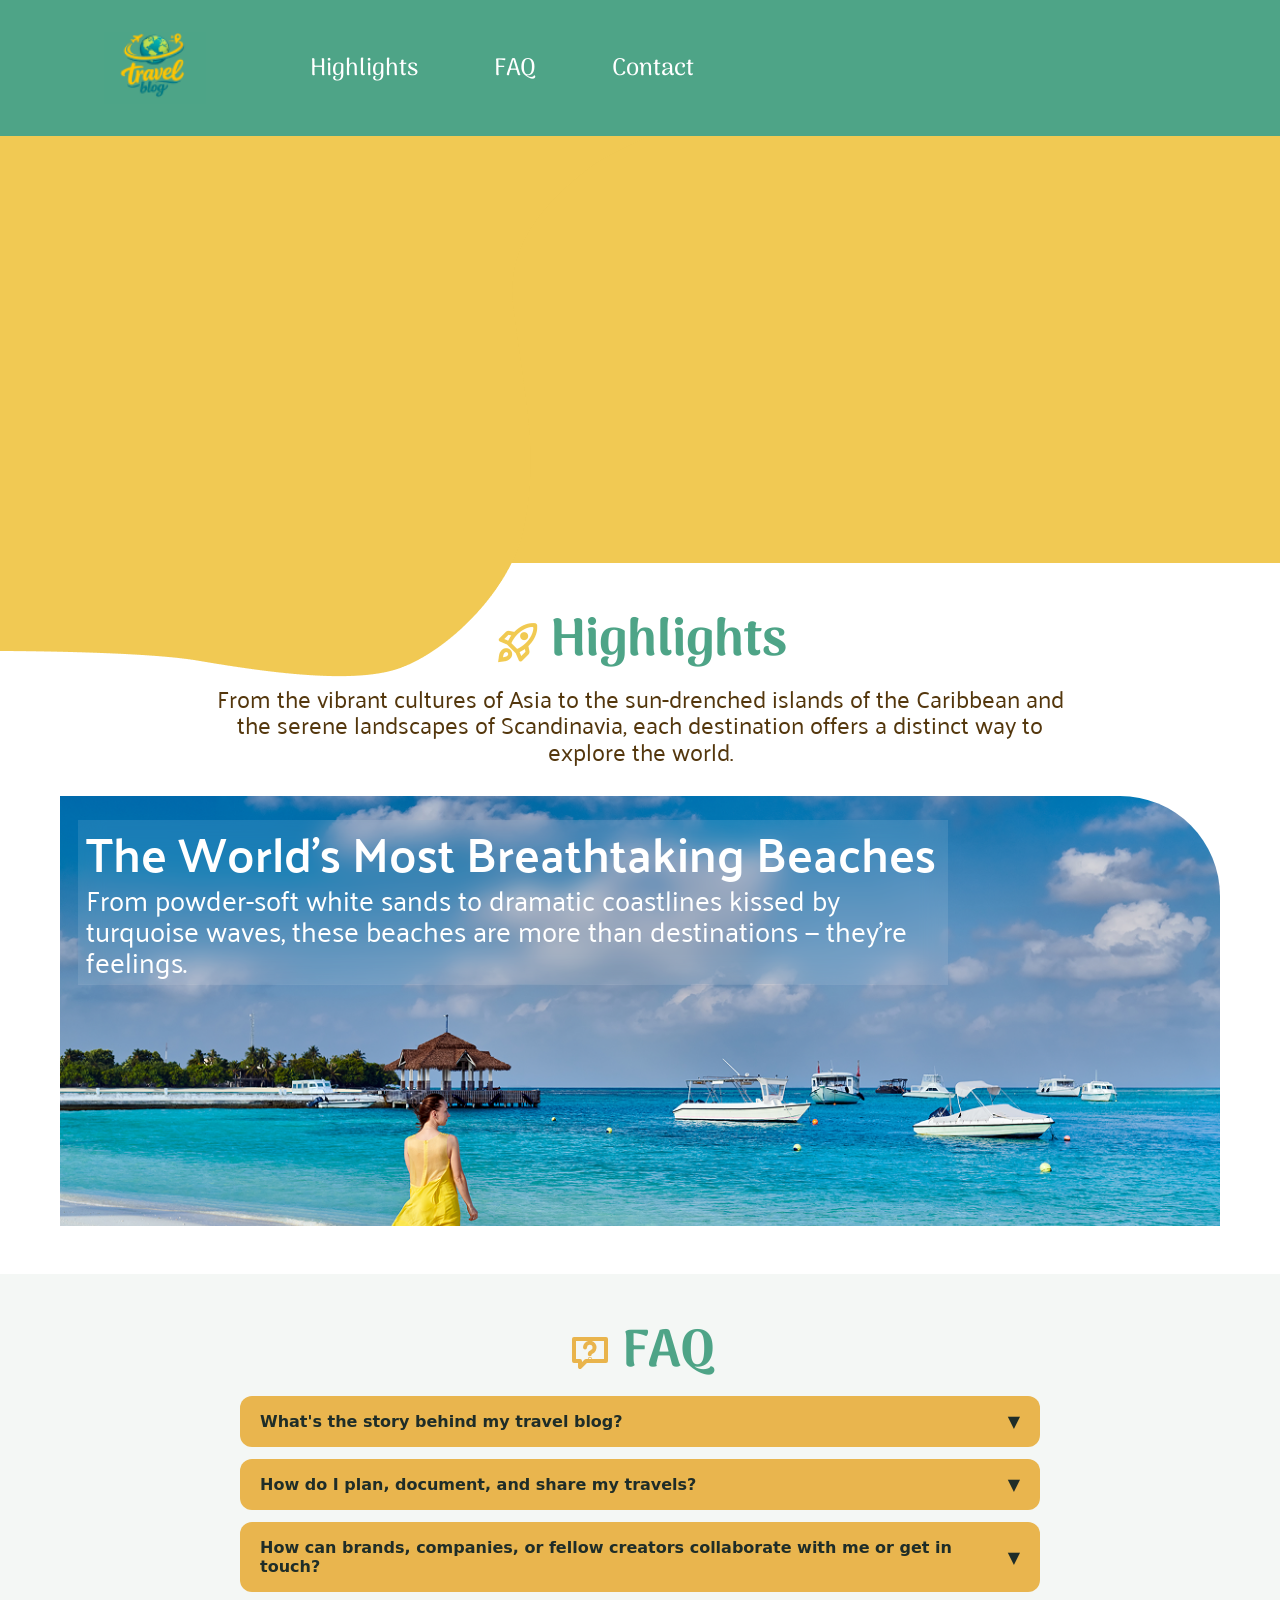
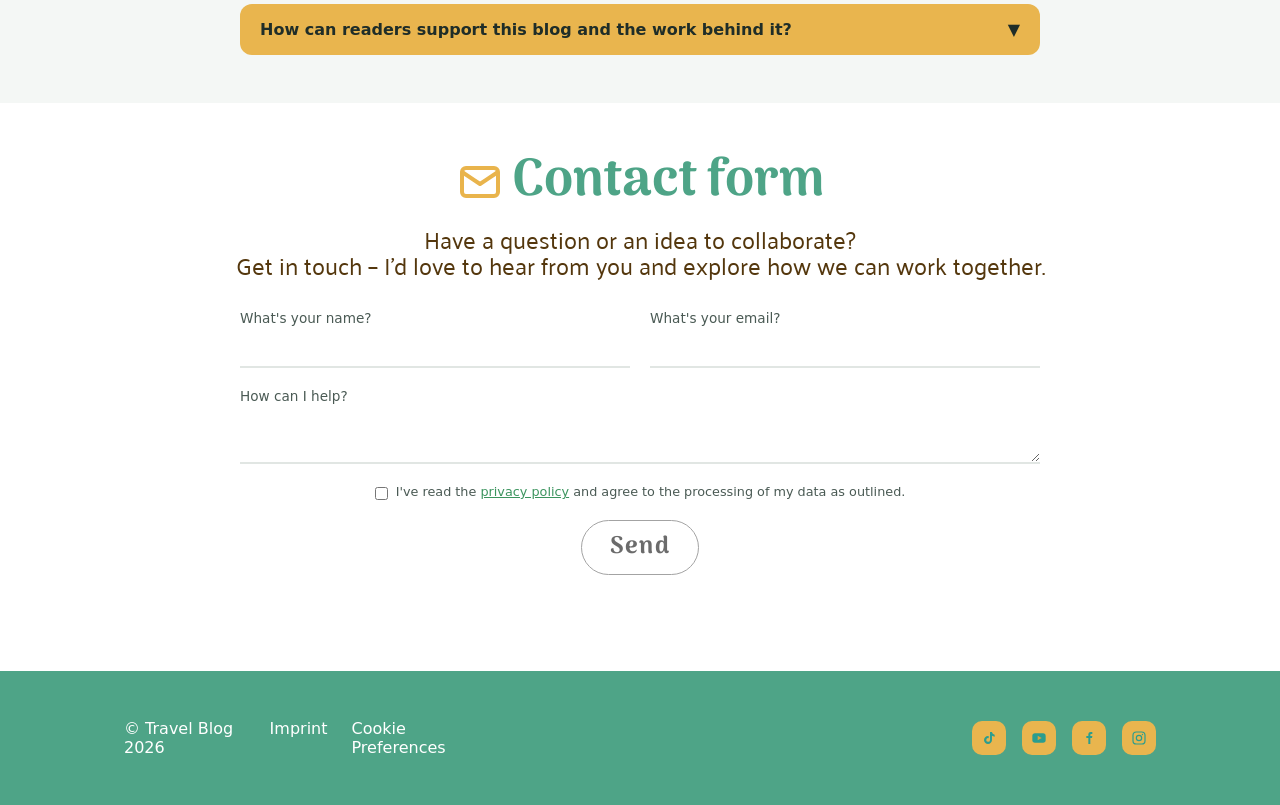
==== index.html @ 4fdb11a9 "refactor: added slider in index" ====
<!DOCTYPE html>
<html lang="en">

<head>
  <meta charset="UTF-8">
  <meta name="viewport" content="width=device-width, initial-scale=1.0">
  <title>Travel Blog - Home</title>
  <link rel="shortcut icon" href="./images/favicon.png" type="image/x-icon">
  <link rel="stylesheet" href="style.css">
</head>

<body>

  <header class="site-header">
    <div class="container header-inner">
      <a href="index.html" class="logo">
        <img src="images/logo.png" alt="Travel Blog" class="logo-img">
      </a>
      <nav class="main-nav">
        <ul class="nav-links">
          <li><a href="index.html#highlights">Highlights</a></li>
          <li><a href="index.html#faq">FAQ</a></li>
          <li><a href="index.html#contact">Contact</a></li>
        </ul>
      </nav>
    </div>
  </header>

  <main>

    <section class="promo-banner">
      <div class="yellow_cover"> </div>
      <img src="./images/long_slider.png" alt="lange Slider-Blende" class="long_slider">
      <img src="./images/short_slider.png" alt="kurze Slider-Blende" class="short_slider">
    </section>

    <section class="section" id="highlights">
      <div class="container">
        <h2 class="section-title"><img class="title-icon" src="images/rocket.png" alt="" width="26" height="26">
          Highlights</h2>
        <p class="section-teaser">From the vibrant cultures of Asia to the sun-drenched islands of the Caribbean and the
          serene landscapes of Scandinavia, each destination offers a distinct way to explore the world.</p>

        <div class="highlights-scroller">
          <a href="article_carousel.html" class="slide">
            <img class="slide-photo" src="images/beach-hero.png" alt="The World's Most Breathtaking Beaches">
            <div class="slide-overlay-text">
              <h3>The World's Most Breathtaking Beaches</h3>
              <p>
                From powder-soft white sands to dramatic coastlines kissed by turquoise waves, these beaches are more
                than destinations — they’re feelings.
              </p>
            </div>
          </a>

          <a href="article_video.html" class="slide">
            <img class="slide-photo" src="images/copenhagen_img.png" alt="A Stylish Scandinavian Escape - Copenhagen">
            <div class="slide-overlay-text">
              <h3>A Stylish Scandinavian Escape</h3>
              <p>Discover Copenhagen, where historic charm meets modern design, vibrant cycling culture and waterfront
                living.</p>
            </div>
          </a>

          <a href="article_graph.html" class="slide">
            <div class="slide-bg slide-bg-pattaya"></div>
            <img class="slide-photo" src="images/pattaya_img.png" alt="Pattaya image">
            <div class="slide-overlay-text">
              <h3>Pattaya Pulse: Food, Sun and Neon Nights</h3>
              <p>From bustling promenades to nearby islands, the city offers an energetic and diverse escape.</p>
            </div>
          </a>

          <div class="slide">
            <div class="slide-bg slide-bg-fuji"></div>
            <img class="slide-photo" src="images/fuji_img.png" alt="Mountain Fuji image">
            <div class="slide-overlay-text">
              <h3>Where Snow Meets Sky</h3>
              <p>Mount Fuji at sunrise &ndash; a bucket-list view still waiting for its own story.</p>
            </div>

          </div>
        </div>
      </div>
    </section>

    <section class="section" id="faq" style="background: var(--color-bg-soft);">
      <div class="container">
        <h2 class="section-title"><svg class="title-icon" viewBox="0 0 24 24" width="24" height="24" fill="none"
            stroke="#E9B44C" stroke-width="2" stroke-linecap="round" stroke-linejoin="round">
            <path d="M4 5h16v11H10l-3 3v-3H4Z"></path>
            <path d="M9.5 9.2a2.4 2.4 0 1 1 3.2 2.3c-.5.2-.8.6-.8 1.1"></path>
            <circle cx="12" cy="15.2" r="0.15" fill="#E9B44C"></circle>
          </svg> FAQ</h2>

        <div class="faq-list">
          <details class="faq-item">
            <summary class="faq-question">
              What's the story behind my travel blog?
              <span class="faq-icon">&#9660;</span>
            </summary>
            <div class="faq-answer">
              <p>It started as a way to keep memories from turning into blurry photo albums. What began as personal
                notes from backpacking trips slowly grew into a full travel journal &ndash; now shared with everyone
                chasing the same wanderlust.</p>
            </div>
          </details>

          <details class="faq-item">
            <summary class="faq-question">
              How do I plan, document, and share my travels?
              <span class="faq-icon">&#9660;</span>
            </summary>
            <div class="faq-answer">
              <p>Every trip starts with a rough route sketched on paper, refined with local recommendations once I
                arrive. I document everything in real time &ndash; photos, voice notes, quick sketches &ndash; then turn
                it into structured stories once I'm home.</p>
            </div>
          </details>

          <details class="faq-item">
            <summary class="faq-question">
              How can brands, companies, or fellow creators collaborate with me or get in touch?
              <span class="faq-icon">&#9660;</span>
            </summary>
            <div class="faq-answer">
              <p>I'm always open to collaborations that align with slow, sustainable travel. Reach out through the
                contact form below with your idea, and I'll get back to you within a few days.</p>
            </div>
          </details>

          <details class="faq-item">
            <summary class="faq-question">
              How can readers support this blog and the work behind it?
              <span class="faq-icon">&#9660;</span>
            </summary>
            <div class="faq-answer">
              <p>Share the articles you enjoy, leave a comment, or simply come back for the next story. If you'd like to
                support directly, every bit of engagement helps keep this blog independent.</p>
            </div>
          </details>
        </div>
      </div>
    </section>

    <section class="section" id="contact">
      <div class="container">
        <h2 class="section-title"><svg class="title-icon" viewBox="0 0 24 24" width="22" height="22" fill="none"
            stroke="#E9B44C" stroke-width="2" stroke-linejoin="round">
            <rect x="3" y="5" width="18" height="14" rx="2"></rect>
            <path d="m3 7 9 6 9-6"></path>
          </svg> Contact form</h2>
        <p class="section-teaser">Have a question or an idea to collaborate? <br>Get in touch &ndash; I'd love to hear
          from you and explore how we can work together.</p>

        <form class="contact-form">
          <div class="form-row">
            <div class="form-group">
              <label for="name">What's your name?</label>
              <input type="text" id="name" name="name" required>
            </div>
            <div class="form-group">
              <label for="email">What's your email?</label>
              <input type="email" id="email" name="email" required>
            </div>
          </div>
          <div class="form-group">
            <label for="message">How can I help?</label>
            <textarea id="message" name="message" required></textarea>
          </div>
          <div class="form-consent">
            <input type="checkbox" id="consent" name="consent" required>
            <label for="consent">I've read the <a href="#">privacy policy</a> and agree to the processing of my data as
              outlined.</label>
          </div>
          <button type="submit" class="btn">Send</button>
        </form>
      </div>
    </section>

  </main>

  <footer class="site-footer">
    <ul class="footer-links">
      <li><a href="#">&copy; Travel Blog 2026</a></li>
      <li><a href="#">Imprint</a></li>
      <li><a href="#">Cookie Preferences</a></li>
    </ul>
    <div class="footer-social">
      <a href="#" aria-label="TikTok"><svg viewBox="0 0 24 24" width="16" height="16" fill="#2a9d8f">
          <path
            d="M16.5 3c.4 2.2 1.8 3.7 4 4v3c-1.5 0-2.9-.4-4-1.2v6.2c0 3.3-2.7 6-6 6s-6-2.7-6-6 2.7-6 6-6c.3 0 .7 0 1 .1v3.2a2.8 2.8 0 1 0 2 2.7V3h3Z" />
        </svg></a>
      <a href="#" aria-label="YouTube"><svg viewBox="0 0 24 24" width="16" height="16" fill="#2a9d8f">
          <rect x="2" y="5" width="20" height="14" rx="4" />
          <path d="M10 8.5 16 12l-6 3.5v-7Z" fill="var(--color-accent-dark)" />
        </svg></a>
      <a href="#" aria-label="Facebook"><svg viewBox="0 0 24 24" width="16" height="16" fill="#2a9d8f">
          <path d="M14 9V7c0-.6.4-1 1-1h2V3h-2.5C12 3 11 5 11 6.8V9H8v3h3v9h3v-9h2.5l.5-3H14Z" />
        </svg></a>
      <a href="#" aria-label="Instagram"><svg viewBox="0 0 24 24" width="16" height="16" fill="none" stroke="#2a9d8f"
          stroke-width="1.8">
          <rect x="3" y="3" width="18" height="18" rx="5" />
          <circle cx="12" cy="12" r="4" />
          <circle cx="17.2" cy="6.8" r="1" fill="#2a9d8f" stroke="none" />
        </svg></a>
    </div>
  </footer>

  <nav class="mobile-tabbar">
    <a href="index.html" class="tab-item" aria-label="Home"><svg viewBox="0 0 24 24" fill="none" stroke="currentColor"
        stroke-width="2" stroke-linecap="round" stroke-linejoin="round">
        <path d="M3 11l9-8 9 8"></path>
        <path d="M5 10v10h14V10"></path>
      </svg></a>
    <a href="index.html#highlights" class="tab-item" aria-label="Highlights"><svg viewBox="0 0 24 24">
        <path d="M12 2c3 3 4 7 3 12l-3 3-3-3c-1-5 0-9 3-12Z" fill="currentColor"></path>
        <circle cx="12" cy="9" r="2" fill="#fff"></circle>
        <path d="M9 13l-3 2 1-4Z" fill="currentColor"></path>
        <path d="M15 13l3 2-1-4Z" fill="currentColor"></path>
        <path d="M10.5 17l1.5 3 1.5-3Z" fill="currentColor"></path>
      </svg></a>
    <a href="index.html#faq" class="tab-item" aria-label="FAQ"><svg viewBox="0 0 24 24" fill="none"
        stroke="currentColor" stroke-width="2">
        <rect x="3" y="3" width="18" height="14" rx="3"></rect>
        <path d="M9 9a3 3 0 1 1 4 2.8c-.6.3-1 .9-1 1.7" stroke-linecap="round"></path>
      </svg></a>
    <a href="index.html#contact" class="tab-item" aria-label="Contact"><svg viewBox="0 0 24 24" fill="none"
        stroke="currentColor" stroke-width="2">
        <path d="M6 3h12a1 1 0 0 1 1 1v16l-7-4-7 4V4a1 1 0 0 1 1-1Z"></path>
        <circle cx="12" cy="10" r="2.5"></circle>
      </svg></a>
  </nav>

</body>

</html>
---- style.css ----
@import "fonts.css";
@import "variables.css";
@import "reset.css";
@import "components.css";
@import "mobile.css";

/* ---------- load-in animation ---------- */
.promo-banner {
  position: relative;
}

.yellow_cover {
  width: 100%;
  height: 100%;
  background-color: rgba(241, 201, 83, 1);
  position: absolute;
  top: 0;
  left: 0;
  animation: SlideNdissolve 2.5s ease-out 1s forwards;
}

@keyframes SlideNdissolve {
  0% {
    width: 100%;
    opacity: 1;
  }

  50% {
    width: 50%;
    opacity: 1;
  }

  100% {
    width: 10%;
    opacity: 0;
  }
}

.long_slider {
  animation: SlideLeft 2.5s ease-out 1.5s forwards;
  position: absolute;
  width: auto;
  right: -338px;
  height: 100%;
}

@keyframes SlideLeft {
  0% {
    transform: translateX(0);
    opacity: 1;
  }

  50% {
    transform: translateX(-132%);
    opacity: 1;
  }

  75% {
    transform: translateX(-132%);
    opacity: 1;
  }

  100% {
    transform: translateX(-157%);
    opacity: 0;
  }
}

.short_slider {
  position: absolute;
  top: 0;
  opacity: 0;
  animation: FadeInShort 0.7s ease-in 3.2s forwards;
}

@keyframes FadeInShort {
  from {
    opacity: 0;
  }

  to {
    opacity: 1;
  }
}
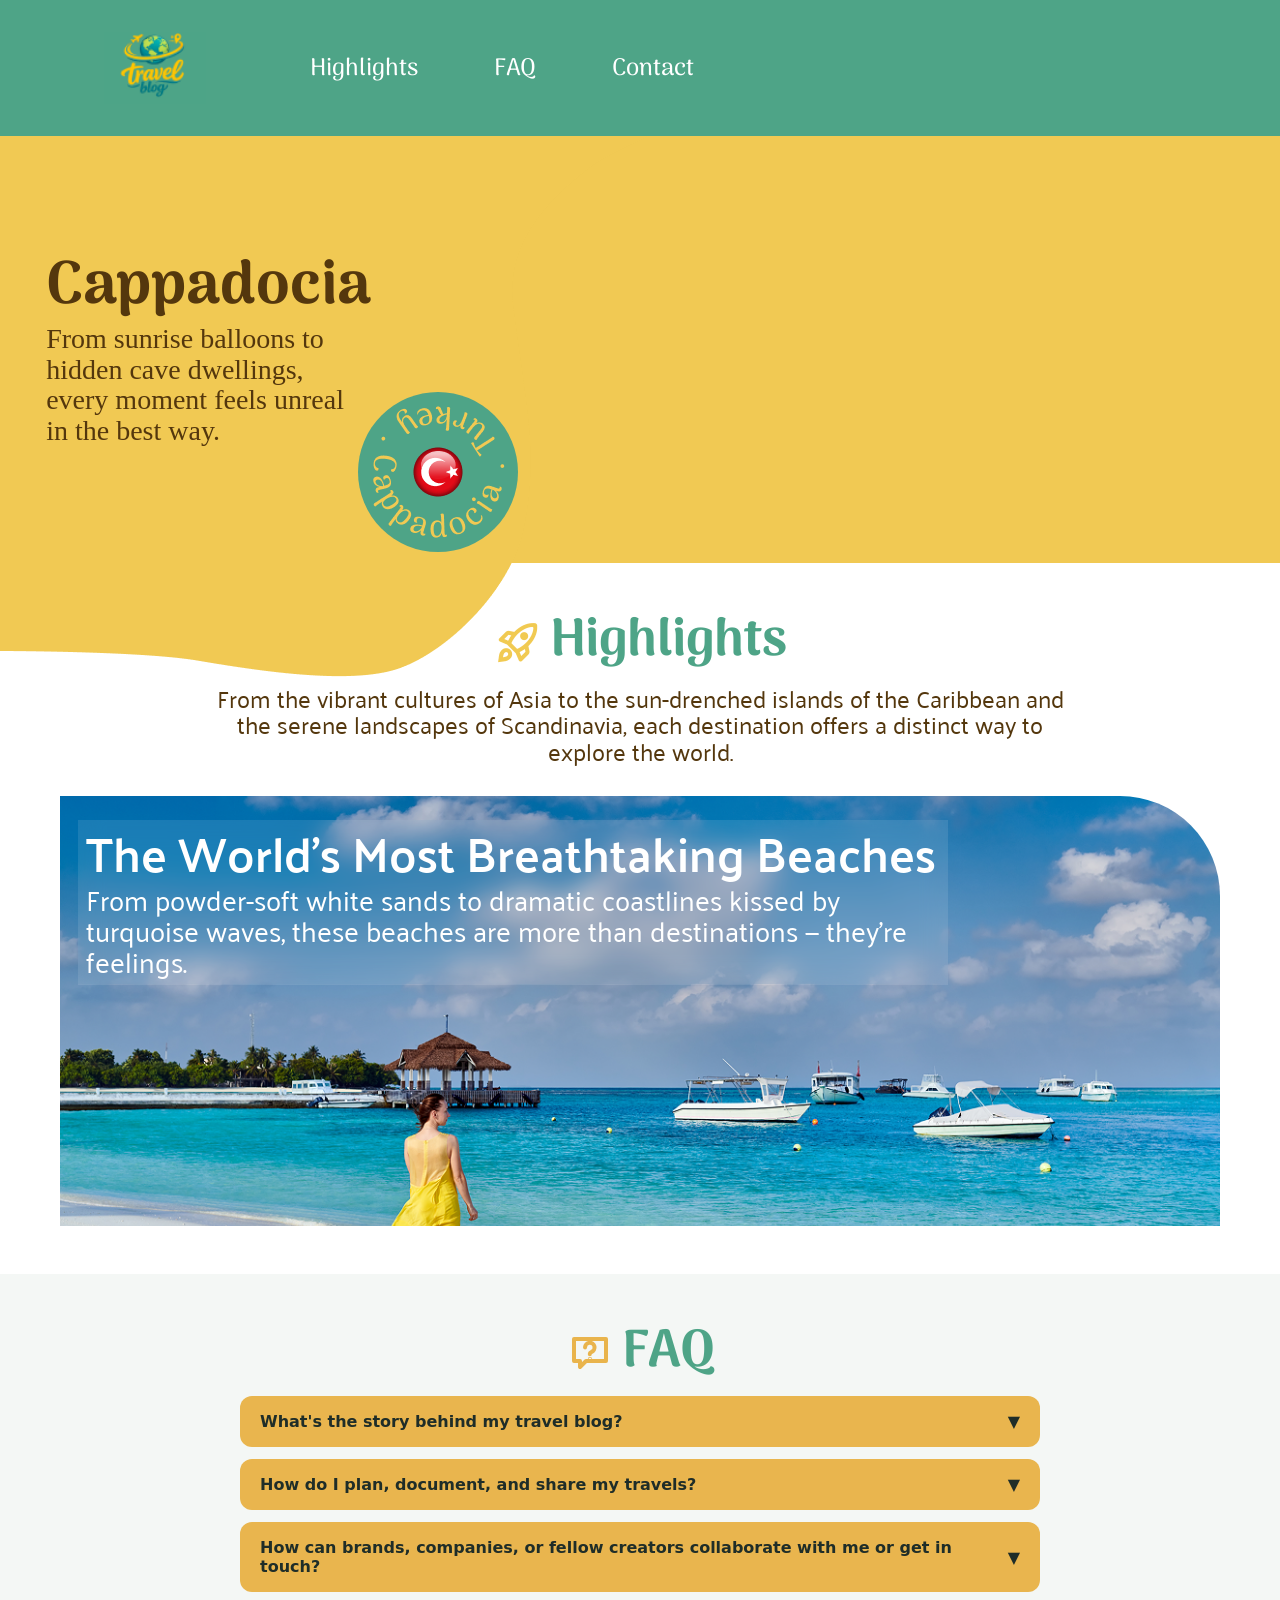
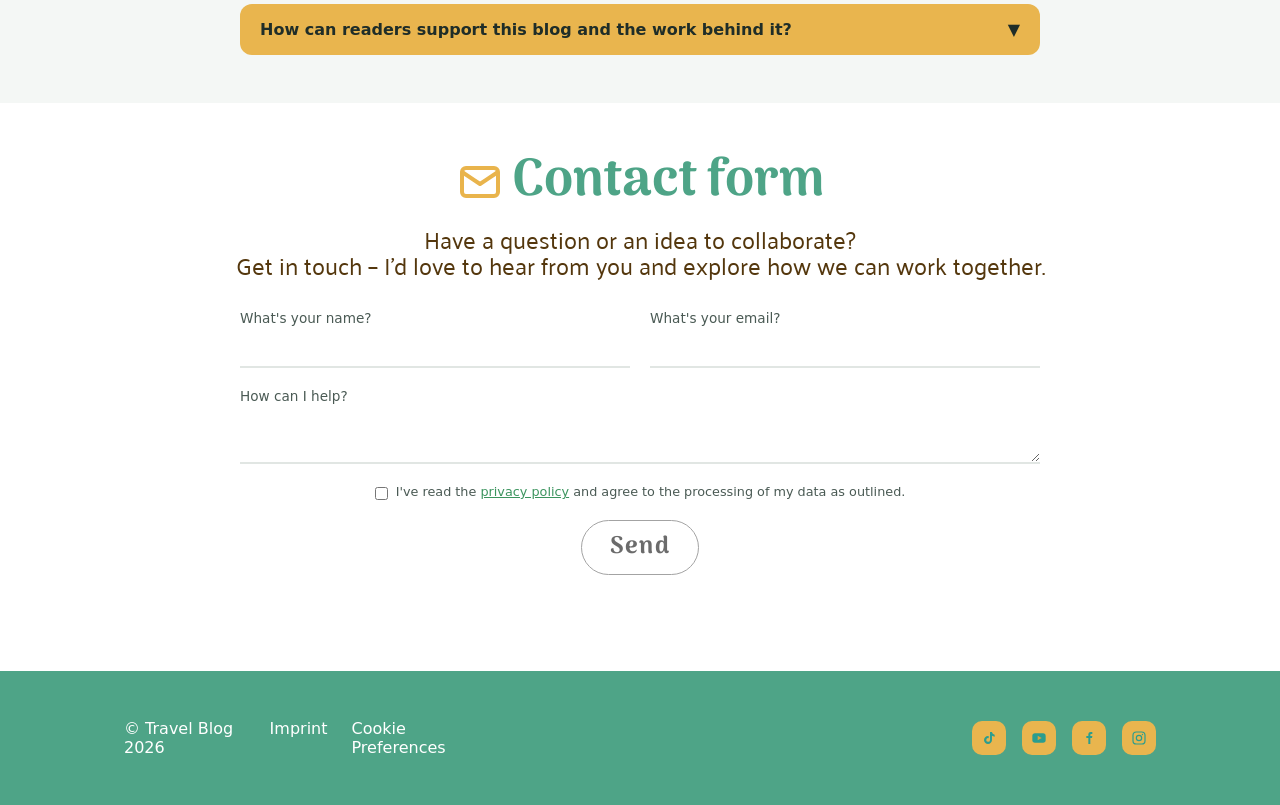
==== commit 016ed3fb: "refactor: added rotating circle and h1" ====
--- a/index.html
+++ b/index.html
@@ -29,9 +29,18 @@
   <main>
 
     <section class="promo-banner">
-      <div class="yellow_cover"> </div>
+      <div class="yellow_cover">
+        <div class="headertext_on_slider">
+          <h1>Cappadocia</h1>
+          <p>From sunrise balloons to hidden cave dwellings, every moment feels unreal in the best way.</p>
+        </div>
+      </div>
       <img src="./images/long_slider.png" alt="lange Slider-Blende" class="long_slider">
       <img src="./images/short_slider.png" alt="kurze Slider-Blende" class="short_slider">
+      <div id="green_circle">
+        <img id="turkish-flag" src="./images/Flag_orb_Turkey.png" alt="Turkish Flag">
+        <img id="rotating_text" src="./images/Cappadocia-Turkey.png" alt="Rotating text Cappadocia Turkey">
+      </div>
     </section>
 
     <section class="section" id="highlights">
--- a/style.css
+++ b/style.css
@@ -14,12 +14,18 @@
   height: 100%;
   background-color: rgba(241, 201, 83, 1);
   position: absolute;
+  z-index: 1;
   top: 0;
   left: 0;
-  animation: SlideNdissolve 2.5s ease-out 1s forwards;
+  animation: SlideNDissolve 2.5s ease-out 1s forwards;
+
+  display: flex;
+  flex-direction: column;
+  align-items: end;
+  justify-content: center;
 }
 
-@keyframes SlideNdissolve {
+@keyframes SlideNDissolve {
   0% {
     width: 100%;
     opacity: 1;
@@ -31,10 +37,32 @@
   }
 
   100% {
-    width: 10%;
-    opacity: 0;
+    width: 29%;
+    opacity: 1;
   }
 }
+
+h1 {
+  font-family: 'Arima';
+  font-size: 60px;
+  color: rgba(84, 55, 13, 1);
+  text-align: right;
+  animation: SlideNStay 2.5s ease-out 1s forwards;
+}
+
+.headertext_on_slider p {
+  font-family: 'Palaquin';
+  font-size: 28px;
+  color: rgba(84, 55, 13, 1);
+  line-height: 1.1;
+  letter-spacing: 0;
+  text-align: left;
+  max-width: 22ch;
+  animation: SlideNStay 2.5s ease-out 1s forwards;
+}
+
+@keyframes SlideNStay {}
+
 
 .long_slider {
   animation: SlideLeft 2.5s ease-out 1.5s forwards;
@@ -81,4 +109,65 @@
   to {
     opacity: 1;
   }
+}
+
+#green_circle {
+  background-color: rgba(78, 164, 135, 1);
+  width: 160px;
+  height: 160px;
+  border-radius: 50%;
+  position: absolute;
+  left: 28%;
+  top: 60%;
+  z-index: 2;
+  display: grid;
+  place-items: center;
+}
+
+#turkish-flag {
+  grid-area: 1 / 1;
+}
+
+#rotating_text {
+  grid-area: 1 / 1;
+  transform: rotate(0deg);
+  animation: circlerotation 10.5s linear 1s infinite;
+}
+
+@keyframes circlerotation {
+  0% {
+    transform: rotate(0deg);
+  }
+
+  5% {
+    transform: rotate(0deg);
+  }
+
+  25% {
+    transform: rotate(90deg);
+  }
+
+  30% {
+    transform: rotate(90deg);
+  }
+
+  50% {
+    transform: rotate(180deg);
+  }
+
+  55% {
+    transform: rotate(180deg);
+  }
+
+  75% {
+    transform: rotate(270deg);
+  }
+
+  80% {
+    transform: rotate(270deg);
+  }
+
+  100% {
+    transform: rotate(360deg);
+  }
 }
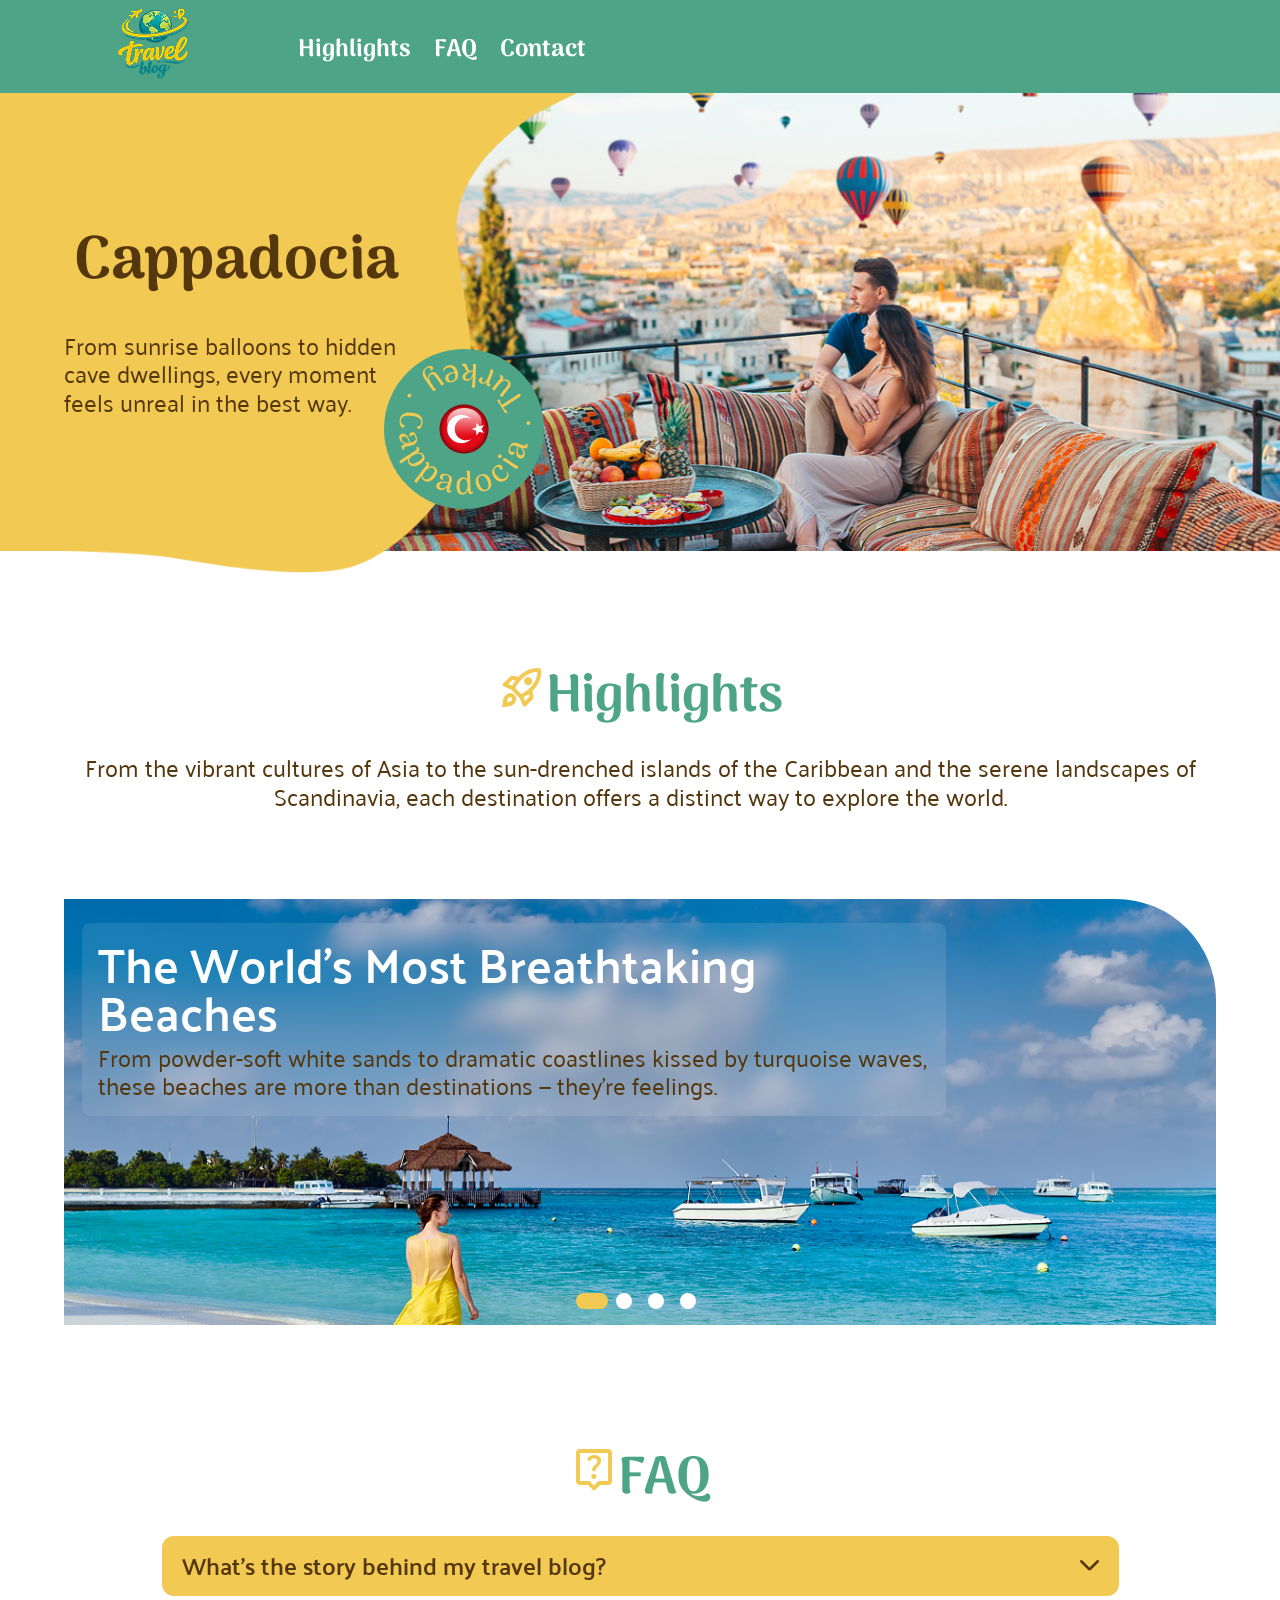
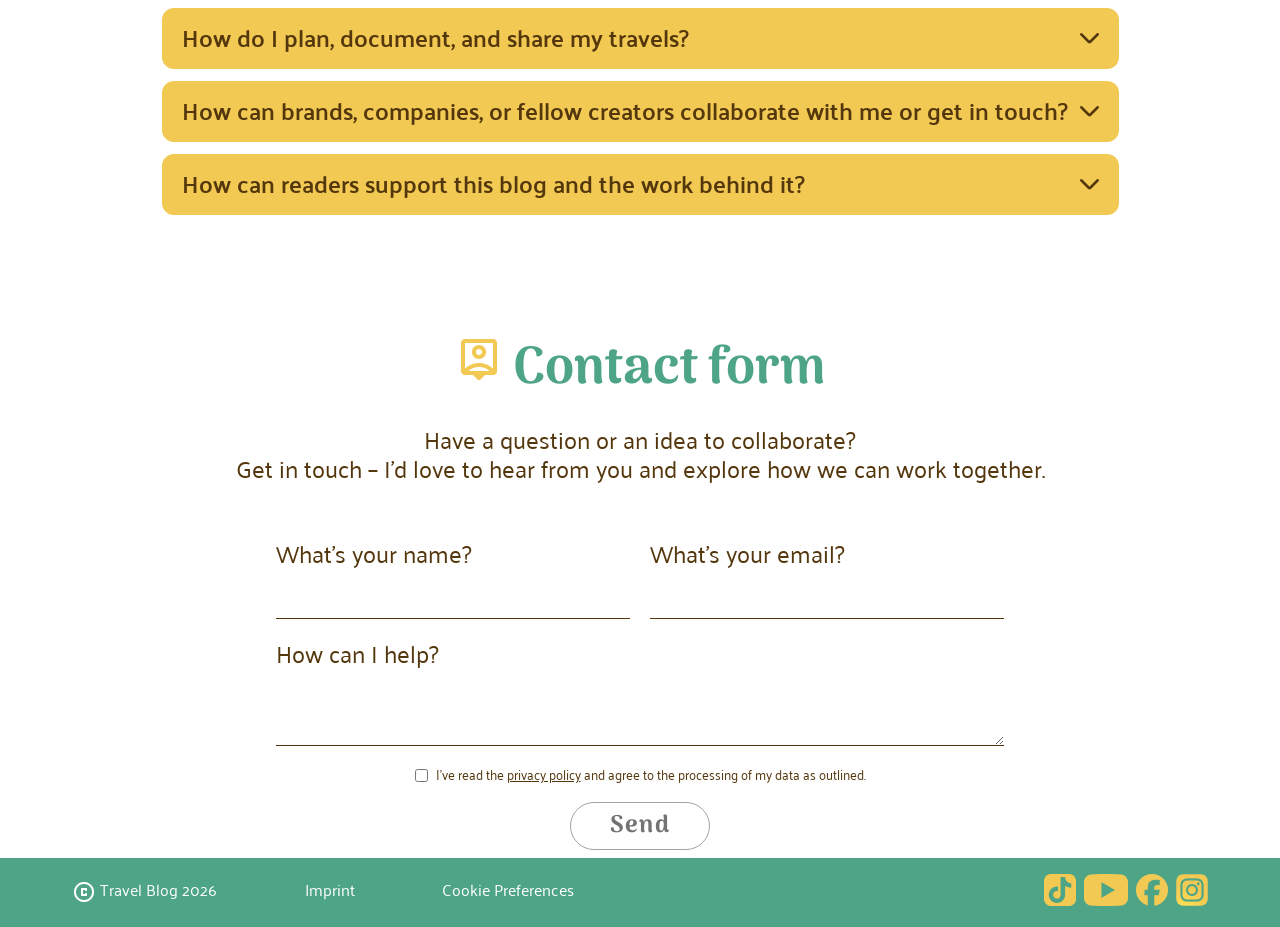
==== commit 980fd470: "refactor: renewal" ====
--- a/index.html
+++ b/index.html
@@ -4,243 +4,226 @@
 <head>
   <meta charset="UTF-8">
   <meta name="viewport" content="width=device-width, initial-scale=1.0">
-  <title>Travel Blog - Home</title>
-  <link rel="shortcut icon" href="./images/favicon.png" type="image/x-icon">
-  <link rel="stylesheet" href="style.css">
+  <title>Travel Blog - Cappadocia</title>
+
+  <link rel="stylesheet" href="./styles/standard.css">
+  <link rel="stylesheet" href="./styles/variables.css">
+  <link rel="stylesheet" href="./styles/fonts.css">
+  <link rel="stylesheet" href="./styles/style.css">
+  <link rel="stylesheet" href="./styles/style_index.css">
+  <link rel="shortcut icon" href="./assets/icon/favicon.png" type="image/x-icon">
 </head>
 
 <body>
-
-  <header class="site-header">
-    <div class="container header-inner">
-      <a href="index.html" class="logo">
-        <img src="images/logo.png" alt="Travel Blog" class="logo-img">
-      </a>
-      <nav class="main-nav">
-        <ul class="nav-links">
-          <li><a href="index.html#highlights">Highlights</a></li>
-          <li><a href="index.html#faq">FAQ</a></li>
-          <li><a href="index.html#contact">Contact</a></li>
+  <header>
+    <section>
+      <a href="index.html"> <img src="./assets/images/logo travel-blog.png" alt="Rakete"></a>
+      <nav>
+        <ul>
+          <li><a href="#highlights">Highlights</a></li>
+          <li><a href="#faq">FAQ</a></li>
+          <li><a href="#contact">Contact</a></li>
         </ul>
       </nav>
+    </section>
+  </header>
+
+  <main>
+
+<section class="hero-section">
+  
+  <div class="hero-bg-layer">
+    <div class="left-yellow-cover"></div>
+    <img class="long-curtain-slide-left" src="./assets/images/long_slider.png" alt="long-waved yellow curtain">
+  </div>
+  
+  <div class="yellow-squared-curtain">
+    <div class="headline-hero">
+      <h1>Cappadocia</h1>
+      <p>From sunrise balloons to hidden cave dwellings, every moment feels unreal in the best way.</p>
     </div>
-  </header>
-
-  <main>
-
-    <section class="promo-banner">
-      <div class="yellow_cover">
-        <div class="headertext_on_slider">
-          <h1>Cappadocia</h1>
-          <p>From sunrise balloons to hidden cave dwellings, every moment feels unreal in the best way.</p>
-        </div>
-      </div>
-      <img src="./images/long_slider.png" alt="lange Slider-Blende" class="long_slider">
-      <img src="./images/short_slider.png" alt="kurze Slider-Blende" class="short_slider">
-      <div id="green_circle">
-        <img id="turkish-flag" src="./images/Flag_orb_Turkey.png" alt="Turkish Flag">
-        <img id="rotating_text" src="./images/Cappadocia-Turkey.png" alt="Rotating text Cappadocia Turkey">
-      </div>
-    </section>
-
-    <section class="section" id="highlights">
-      <div class="container">
-        <h2 class="section-title"><img class="title-icon" src="images/rocket.png" alt="" width="26" height="26">
-          Highlights</h2>
+  </div>
+  
+  <img class="short-curtain-slide-left" src="./assets/images/short_slider.png" alt="short-waved yellow curtain">
+
+  <div class="container">
+    <div class="rotating-circle">
+      <img class="circle-orb" src="./assets/images/Flag_orb_Turkey.png" alt="rotating Green circle with Turkey-flag-orb in the middle">
+      <img class="circle-text" src="./assets/images/Cappadocia-Turkey.png" alt="Cappadocia . Turkey . written in a circle">
+    </div>
+  </div>
+
+</section>
+
+    <section class="highlights-section" id="highlights">
+      <div class="highlights-heading">
+        <h2><img src="./assets/icon/rocket_icon.png" alt="Rakete">Highlights</h2>
         <p class="section-teaser">From the vibrant cultures of Asia to the sun-drenched islands of the Caribbean and the
           serene landscapes of Scandinavia, each destination offers a distinct way to explore the world.</p>
-
-        <div class="highlights-scroller">
-          <a href="article_carousel.html" class="slide">
-            <img class="slide-photo" src="images/beach-hero.png" alt="The World's Most Breathtaking Beaches">
-            <div class="slide-overlay-text">
+      </div>
+
+      <section class="scroller">
+        <input type="radio" name="scroller" id="slide-1" value="one" checked>
+        <label for="slide-1" aria-label="Breathtaking Beaches"></label>
+        
+        <input type="radio" name="scroller" id="slide-2" value="two">
+        <label for="slide-2" aria-label="Copenhagen"></label>
+        
+        <input type="radio" name="scroller" id="slide-3" value="three">
+        <label for="slide-3" aria-label="Pattaya Pulse"></label>
+        
+        <input type="radio" name="scroller" id="slide-4" value="four">
+        <label for="slide-4" aria-label="Mount Fuji"></label>
+
+        <div class="scroller_wrapper">
+          <a href="article_01_carousel.html" class="scroller_element">
+            <img src="./assets/images/beach-hero.png" alt="The World's Most Breathtaking Beaches">
+            <div class="scroller-overlay-text">
               <h3>The World's Most Breathtaking Beaches</h3>
-              <p>
-                From powder-soft white sands to dramatic coastlines kissed by turquoise waves, these beaches are more
-                than destinations — they’re feelings.
-              </p>
-            </div>
-          </a>
-
-          <a href="article_video.html" class="slide">
-            <img class="slide-photo" src="images/copenhagen_img.png" alt="A Stylish Scandinavian Escape - Copenhagen">
-            <div class="slide-overlay-text">
-              <h3>A Stylish Scandinavian Escape</h3>
+              <p>From powder-soft white sands to dramatic coastlines kissed by turquoise waves, these beaches are more
+                than destinations — they’re feelings.</p>
+            </div>
+          </a>
+
+          <a href="article_02_video.html" class="scroller_element">
+            <img src="./assets/images/copenhagen_img.png" alt="Copenhagen">
+            <div class="scroller-overlay-text">
+              <h3>Copenhagen in 3 Days: <br>Big Experiences, Smart Spending</h3>
               <p>Discover Copenhagen, where historic charm meets modern design, vibrant cycling culture and waterfront
-                living.</p>
-            </div>
-          </a>
-
-          <a href="article_graph.html" class="slide">
-            <div class="slide-bg slide-bg-pattaya"></div>
-            <img class="slide-photo" src="images/pattaya_img.png" alt="Pattaya image">
-            <div class="slide-overlay-text">
-              <h3>Pattaya Pulse: Food, Sun and Neon Nights</h3>
-              <p>From bustling promenades to nearby islands, the city offers an energetic and diverse escape.</p>
-            </div>
-          </a>
-
-          <div class="slide">
-            <div class="slide-bg slide-bg-fuji"></div>
-            <img class="slide-photo" src="images/fuji_img.png" alt="Mountain Fuji image">
-            <div class="slide-overlay-text">
-              <h3>Where Snow Meets Sky</h3>
-              <p>Mount Fuji at sunrise &ndash; a bucket-list view still waiting for its own story.</p>
-            </div>
-
-          </div>
-        </div>
+                living. Experience the heart of Scandinavia through cozy cafés, innovative cuisine, and effortlessly
+                cool city life.</p>
+            </div>
+          </a>
+
+          <a href="article_03_graph.html" class="scroller_element">
+            <img src="./assets/images/pattaya_img.png" alt="Pattaya image">
+            <div class="scroller-overlay-text">
+              <h3>Pattaya Pulse: <br>Food, Sun and Neon Nights</h3>
+              <p>From bustling promenades to nearby islands, the city offers an energetic and diverse escape. Discover
+                Pattaya City, with vibrant nightlife and rich cultural landmarks.</p>
+            </div>
+          </a>
+
+          <a href="#" class="scroller_element">
+            <img src="./assets/images/fuji_img.png" alt="Mount Fuji">
+            <div class="scroller-overlay-text">
+              <h3>Mount Fuji</h3>
+              <p>The most iconic mountain and an active volcano located about 100 kilometers southwest of Tokyo. Written
+                with the characters for "wealth" and "samurai," Fuji's name evokes a sense of strength, honor, and
+                enduring prestige.</p>
+            </div>
+          </a>
+        </div>
+      </section>
+    </section>
+
+    <section class="faq-section" id="faq">
+      <h2><img src="./assets/icon/questionmark_icon.png" alt="Fragezeichensymbol">FAQ</h2>
+
+      <div class="faq-list">
+        <details class="faq-item">
+          <summary class="faq-question">
+            What's the story behind my travel blog?
+            <img src="./assets/icon/arrow_up_down_icon.png" alt="Pfeilsymbol" class="faq-icon">
+          </summary>
+          <div class="faq-answer">
+            <p>Lorem ipsum dolor sit amet consectetur. Egestas a enim vestibulum malesuada. Ante in commodo porta
+              scelerisque turpis gravida semper.</p>
+          </div>
+        </details>
+
+        <details class="faq-item">
+          <summary class="faq-question">
+            How do I plan, document, and share my travels?
+            <img src="./assets/icon/arrow_up_down_icon.png" alt="Pfeilsymbol" class="faq-icon">
+          </summary>
+          <div class="faq-answer">
+            <p>Lorem ipsum dolor sit amet consectetur. Egestas a enim vestibulum malesuada. Ante in commodo porta
+              scelerisque turpis gravida semper.</p>
+          </div>
+        </details>
+
+        <details class="faq-item">
+          <summary class="faq-question">
+            How can brands, companies, or fellow creators collaborate with me or get in touch?
+            <img src="./assets/icon/arrow_up_down_icon.png" alt="Pfeilsymbol" class="faq-icon">
+          </summary>
+          <div class="faq-answer">
+            <p>Lorem ipsum dolor sit amet consectetur. Egestas a enim vestibulum malesuada. Ante in commodo porta
+              scelerisque turpis gravida semper.</p>
+          </div>
+        </details>
+
+        <details class="faq-item">
+          <summary class="faq-question">
+            How can readers support this blog and the work behind it?
+            <img src="./assets/icon/arrow_up_down_icon.png" alt="Pfeilsymbol" class="faq-icon">
+          </summary>
+          <div class="faq-answer">
+            <p>Lorem ipsum dolor sit amet consectetur. Egestas a enim vestibulum malesuada. Ante in commodo porta
+              scelerisque turpis gravida semper.</p>
+          </div>
+        </details>
       </div>
     </section>
 
-    <section class="section" id="faq" style="background: var(--color-bg-soft);">
-      <div class="container">
-        <h2 class="section-title"><svg class="title-icon" viewBox="0 0 24 24" width="24" height="24" fill="none"
-            stroke="#E9B44C" stroke-width="2" stroke-linecap="round" stroke-linejoin="round">
-            <path d="M4 5h16v11H10l-3 3v-3H4Z"></path>
-            <path d="M9.5 9.2a2.4 2.4 0 1 1 3.2 2.3c-.5.2-.8.6-.8 1.1"></path>
-            <circle cx="12" cy="15.2" r="0.15" fill="#E9B44C"></circle>
-          </svg> FAQ</h2>
-
-        <div class="faq-list">
-          <details class="faq-item">
-            <summary class="faq-question">
-              What's the story behind my travel blog?
-              <span class="faq-icon">&#9660;</span>
-            </summary>
-            <div class="faq-answer">
-              <p>It started as a way to keep memories from turning into blurry photo albums. What began as personal
-                notes from backpacking trips slowly grew into a full travel journal &ndash; now shared with everyone
-                chasing the same wanderlust.</p>
-            </div>
-          </details>
-
-          <details class="faq-item">
-            <summary class="faq-question">
-              How do I plan, document, and share my travels?
-              <span class="faq-icon">&#9660;</span>
-            </summary>
-            <div class="faq-answer">
-              <p>Every trip starts with a rough route sketched on paper, refined with local recommendations once I
-                arrive. I document everything in real time &ndash; photos, voice notes, quick sketches &ndash; then turn
-                it into structured stories once I'm home.</p>
-            </div>
-          </details>
-
-          <details class="faq-item">
-            <summary class="faq-question">
-              How can brands, companies, or fellow creators collaborate with me or get in touch?
-              <span class="faq-icon">&#9660;</span>
-            </summary>
-            <div class="faq-answer">
-              <p>I'm always open to collaborations that align with slow, sustainable travel. Reach out through the
-                contact form below with your idea, and I'll get back to you within a few days.</p>
-            </div>
-          </details>
-
-          <details class="faq-item">
-            <summary class="faq-question">
-              How can readers support this blog and the work behind it?
-              <span class="faq-icon">&#9660;</span>
-            </summary>
-            <div class="faq-answer">
-              <p>Share the articles you enjoy, leave a comment, or simply come back for the next story. If you'd like to
-                support directly, every bit of engagement helps keep this blog independent.</p>
-            </div>
-          </details>
-        </div>
+    <section class="contact-section" id="contact">
+      <div id="contact-heading">
+        <h2><img src="./assets/icon/person_icon.png" alt="Symbol für Person"> Contact form</h2>
+        <p>Have a question or an idea to collaborate? <br>Get in touch &ndash; I'd love to hear
+          from you and explore how we can work together.</p>
       </div>
-    </section>
-
-    <section class="section" id="contact">
-      <div class="container">
-        <h2 class="section-title"><svg class="title-icon" viewBox="0 0 24 24" width="22" height="22" fill="none"
-            stroke="#E9B44C" stroke-width="2" stroke-linejoin="round">
-            <rect x="3" y="5" width="18" height="14" rx="2"></rect>
-            <path d="m3 7 9 6 9-6"></path>
-          </svg> Contact form</h2>
-        <p class="section-teaser">Have a question or an idea to collaborate? <br>Get in touch &ndash; I'd love to hear
-          from you and explore how we can work together.</p>
-
-        <form class="contact-form">
-          <div class="form-row">
-            <div class="form-group">
-              <label for="name">What's your name?</label>
-              <input type="text" id="name" name="name" required>
-            </div>
-            <div class="form-group">
-              <label for="email">What's your email?</label>
-              <input type="email" id="email" name="email" required>
-            </div>
-          </div>
+
+      <form class="contact-form" action="#" method="POST">
+        <div class="form-row">
           <div class="form-group">
-            <label for="message">How can I help?</label>
-            <textarea id="message" name="message" required></textarea>
-          </div>
-          <div class="form-consent">
-            <input type="checkbox" id="consent" name="consent" required>
-            <label for="consent">I've read the <a href="#">privacy policy</a> and agree to the processing of my data as
-              outlined.</label>
-          </div>
-          <button type="submit" class="btn">Send</button>
-        </form>
-      </div>
+            <label for="name">What's your name?</label>
+            <input type="text" id="name" name="name" required>
+          </div>
+          <div class="form-group">
+            <label for="email">What's your email?</label>
+            <input type="email" id="email" name="email" required>
+          </div>
+        </div>
+        <div class="form-group">
+          <label for="message">How can I help?</label>
+          <textarea id="message" name="message" required></textarea>
+        </div>
+        <div class="form-consent">
+          <input type="checkbox" id="consent" name="consent" required>
+          <label for="consent">I've read the <a href="#">privacy policy</a> and agree to the processing of my data
+            as outlined.</label>
+        </div>
+        <button type="submit" class="btn">Send</button>
+      </form>
     </section>
 
   </main>
 
-  <footer class="site-footer">
-    <ul class="footer-links">
-      <li><a href="#">&copy; Travel Blog 2026</a></li>
-      <li><a href="#">Imprint</a></li>
-      <li><a href="#">Cookie Preferences</a></li>
-    </ul>
-    <div class="footer-social">
-      <a href="#" aria-label="TikTok"><svg viewBox="0 0 24 24" width="16" height="16" fill="#2a9d8f">
-          <path
-            d="M16.5 3c.4 2.2 1.8 3.7 4 4v3c-1.5 0-2.9-.4-4-1.2v6.2c0 3.3-2.7 6-6 6s-6-2.7-6-6 2.7-6 6-6c.3 0 .7 0 1 .1v3.2a2.8 2.8 0 1 0 2 2.7V3h3Z" />
-        </svg></a>
-      <a href="#" aria-label="YouTube"><svg viewBox="0 0 24 24" width="16" height="16" fill="#2a9d8f">
-          <rect x="2" y="5" width="20" height="14" rx="4" />
-          <path d="M10 8.5 16 12l-6 3.5v-7Z" fill="var(--color-accent-dark)" />
-        </svg></a>
-      <a href="#" aria-label="Facebook"><svg viewBox="0 0 24 24" width="16" height="16" fill="#2a9d8f">
-          <path d="M14 9V7c0-.6.4-1 1-1h2V3h-2.5C12 3 11 5 11 6.8V9H8v3h3v9h3v-9h2.5l.5-3H14Z" />
-        </svg></a>
-      <a href="#" aria-label="Instagram"><svg viewBox="0 0 24 24" width="16" height="16" fill="none" stroke="#2a9d8f"
-          stroke-width="1.8">
-          <rect x="3" y="3" width="18" height="18" rx="5" />
-          <circle cx="12" cy="12" r="4" />
-          <circle cx="17.2" cy="6.8" r="1" fill="#2a9d8f" stroke="none" />
-        </svg></a>
+  <footer>
+    <div class="footer-content">
+      <section class="company-data">
+        <ul>
+          <li><img src="./assets/icon/copyright_icon.png" alt="Copyright"><a href="index.html">Travel Blog 2026</a></li>
+          <li><a href="imprint.html">Imprint</a></li>
+          <li><a href="#">Cookie Preferences</a></li>
+        </ul>
+      </section>
+      <section class="socialmedia">
+        <a href="https://www.tiktok.com/de-DE/" target="_blank"><img src="./assets/icon/tiktok_icon 1.png" alt="TikTok"></a>
+        <a href="https://www.youtube.de/" target="_blank"><img src="./assets/icon/youtube_icon.png" alt="YouTube"></a>
+        <a href="https://www.facebook.com/" target="_blank"><img src="./assets/icon/facebook_icon.png" alt="Facebook"></a>
+        <a href="https://www.instagram.com/" target="_blank"><img src="./assets/icon/instagram_icon.png" alt="Instagram"></a>
+      </section>
     </div>
+
+    <section class="mobile-footer-nav">
+      <a href="index.html"><img src="./assets/icon/home.svg" alt="Home"></a>
+      <a href="index.html#highlights"><img src="./assets/icon/rocket_icon.svg" alt="Highlights"></a>
+      <a href="index.html#faq"><img src="./assets/icon/questionmark.svg" alt="FAQ"></a>
+      <a href="index.html#contact"><img src="./assets/icon/person_icon.svg" alt="Contact"></a>
+    </section>
   </footer>
-
-  <nav class="mobile-tabbar">
-    <a href="index.html" class="tab-item" aria-label="Home"><svg viewBox="0 0 24 24" fill="none" stroke="currentColor"
-        stroke-width="2" stroke-linecap="round" stroke-linejoin="round">
-        <path d="M3 11l9-8 9 8"></path>
-        <path d="M5 10v10h14V10"></path>
-      </svg></a>
-    <a href="index.html#highlights" class="tab-item" aria-label="Highlights"><svg viewBox="0 0 24 24">
-        <path d="M12 2c3 3 4 7 3 12l-3 3-3-3c-1-5 0-9 3-12Z" fill="currentColor"></path>
-        <circle cx="12" cy="9" r="2" fill="#fff"></circle>
-        <path d="M9 13l-3 2 1-4Z" fill="currentColor"></path>
-        <path d="M15 13l3 2-1-4Z" fill="currentColor"></path>
-        <path d="M10.5 17l1.5 3 1.5-3Z" fill="currentColor"></path>
-      </svg></a>
-    <a href="index.html#faq" class="tab-item" aria-label="FAQ"><svg viewBox="0 0 24 24" fill="none"
-        stroke="currentColor" stroke-width="2">
-        <rect x="3" y="3" width="18" height="14" rx="3"></rect>
-        <path d="M9 9a3 3 0 1 1 4 2.8c-.6.3-1 .9-1 1.7" stroke-linecap="round"></path>
-      </svg></a>
-    <a href="index.html#contact" class="tab-item" aria-label="Contact"><svg viewBox="0 0 24 24" fill="none"
-        stroke="currentColor" stroke-width="2">
-        <path d="M6 3h12a1 1 0 0 1 1 1v16l-7-4-7 4V4a1 1 0 0 1 1-1Z"></path>
-        <circle cx="12" cy="10" r="2.5"></circle>
-      </svg></a>
-  </nav>
-
 </body>
 
 </html>
--- a/styles/standard.css
+++ b/styles/standard.css
@@ -0,0 +1,465 @@
+* {
+    margin: 0;
+    box-sizing: border-box;
+    scroll-behavior: smooth;
+}
+
+
+/********************Header Section**************/
+/************************************************/
+header {
+    padding: var(--main-frame);
+    background-color: var(--bg-color-header);
+}
+
+header section {
+    display: flex;
+    justify-content: space-around;
+    align-items: center;
+    width: 50%;
+}
+
+@media (max-width: 768px) {
+    header section {
+        width: 100%;
+        justify-content: center;
+    }
+}
+
+header section img {
+    width: 72px;
+}
+
+nav {
+    width: 50%;
+}
+
+@media (max-width: 768px) {
+    nav {
+        display: none;
+    }
+}
+
+nav ul {
+    display: flex;
+    justify-content: space-between;
+    align-items: center;
+    gap: 16px;
+
+    padding: 0;
+    list-style-type: none;
+}
+
+nav a {
+    text-decoration: none;
+    transition: 0.1s;
+}
+
+nav a:hover {
+    text-decoration: underline;
+}
+
+
+/********************Main Section****************/
+/************************************************/
+/********top-block********/
+/**************************/
+main {
+    display: flex;
+    flex-direction: column;
+    align-items: center;
+    gap: 80px;
+
+    background-color: var(--bg-color-main);
+}
+
+@media (max-width: 1279px) {
+    main {
+        gap: 40px;
+    }
+}
+
+@media (max-width: 768px) {
+    main {
+        gap: 40px;
+    }
+}
+
+.top-block {
+    display: flex;
+    flex-direction: column;
+    gap: 48px;
+
+    width: 100%;
+}
+
+.article-head {
+    display: flex;
+    justify-content: space-between;
+}
+
+/* --- Tablet-Ansicht (1279px bis 769px) --- */
+@media (max-width: 1279px) {
+    .article-head {
+        display: grid;
+        grid-template-columns: 1fr 280px;
+        grid-template-rows: auto auto auto auto 1fr;
+        column-gap: 48px;
+        row-gap: 16px;
+    }
+}
+
+/* --- Smartphone-Ansicht (unter 769px) --- */
+@media (max-width: 768px) {
+    .article-head {
+        display: flex;
+        flex-direction: column;
+        gap: 48px;
+    }
+}
+
+.article-heading-block {
+    display: flex;
+    flex-direction: column;
+    justify-content: space-between;
+    max-width: 65ch;
+}
+
+@media (max-width: 1279px) {
+    .article-heading-block {
+        display: contents;
+    }
+
+    .article-kicker {
+        grid-column: 1 / 3;
+        grid-row: 1 / 2;
+    }
+
+    .article-h1 {
+        grid-column: 1 / 3;
+        grid-row: 2 / 3;
+        margin-bottom: 16px;
+    }
+
+    .article-intro {
+        grid-column: 1 / 2;
+        grid-row: 3 / 4;
+    }
+
+    .article-meta {
+        grid-column: 1 / 2;
+        grid-row: 4 / 5;
+        margin-top: 32px;
+    }
+}
+
+@media (max-width: 768px) {
+    .article-heading-block {
+        display: flex;
+        max-width: 100%;
+        gap: 24px;
+    }
+}
+
+.article-meta {
+    display: flex;
+    gap: 32px;
+}
+
+.article-meta span {
+    white-space: nowrap;
+}
+
+@media (max-width: 1279px) {
+    .article-meta {
+        display: grid;
+        grid-template-columns: repeat(2, max-content);
+        gap: 16px 32px;
+    }
+}
+
+@media (max-width: 768px) {
+    .article-meta {
+        display: grid;
+        grid-template-columns: repeat(2, minmax(0, 1fr));
+        gap: 12px 24px;
+    }
+}
+
+@media (max-width: 480px) {
+    .article-meta {
+        grid-template-columns: 1fr;
+    }
+}
+
+/* author-box */
+/**************/
+.author-box {
+    display: flex;
+    flex-direction: column;
+    align-items: center;
+    gap: 4px;
+
+    background-color: var(--primary-green-light);
+    border-radius: 30px;
+    padding: 16px;
+    text-align: center;
+    max-width: 280px;
+    max-height: 390px;
+}
+
+@media (max-width: 1279px) {
+    .author-box {
+        grid-column: 2 / 3;
+        grid-row: 3 / 6;
+    }
+}
+
+@media (max-width: 768px) {
+    .author-box {
+        max-width: 100%;
+        max-height: fit-content;
+    }
+}
+
+.author-photo {
+    width: 120px;
+    height: 120px;
+    border-radius: 50%;
+    flex-shrink: 0;
+    overflow: hidden;
+    margin-bottom: 12px;
+}
+
+.author-role {
+    margin-bottom: 16px;
+}
+
+/************Follow-Me-Wrapper***************/
+/******************************************/
+.follow-me-wrapper {
+    display: flex;
+    justify-content: center;
+}
+
+.follow-me-block {
+    display: flex;
+    flex-direction: column;
+    align-items: center;
+    text-align: center;
+    gap: 48px;
+
+    width: 100%;
+    max-width: 500px;
+    position: relative;
+}
+
+#curved-vector {
+    position: absolute;
+    bottom: 0;
+    left: -10px;
+    padding-bottom: 8px;
+}
+
+/**************Pro-Tipps-Section*****************/
+/************************************************/
+.pro-tipps-section {
+    position: relative;
+    background-color: var(--primary-green-light);
+    max-width: 1084px;
+    border-radius: 30px;
+    padding: 24px 16px;
+}
+
+.pro-tipps-section a {
+    text-decoration: none;
+}
+
+.pro-tipps-section a:hover {
+    text-decoration: underline;
+}
+
+.pro-tipps-tag {
+    position: absolute;
+    top: -40px;
+    left: -40px;
+    transform: rotate(-13deg);
+
+    display: flex;
+    justify-content: center;
+    align-items: center;
+
+    background-color: var(--primary-green);
+    border-radius: 10px;
+    max-width: 200px;
+    max-height: 64px;
+    padding: 4px 16px 4px 4px;
+}
+
+@media (max-width: 768px) {
+    .pro-tipps-tag {
+        top: -24px;
+        left: -16px;
+        max-width: 140px;
+        max-height: 44px;
+        padding: 2px 8px 2px 2px;
+    }
+}
+
+.pro-tipps-tag img {
+    max-width: 50px;
+}
+
+@media (max-width: 768px) {
+    .pro-tipps-tag img {
+        max-width: 32px;
+    }
+}
+
+/********************Footer Section**************/
+/************************************************/
+footer {
+    display: flex;
+    flex-direction: column;
+    padding: 0;
+    background-color: var(--bg-color-footer);
+}
+
+.footer-content {
+    display: flex;
+    justify-content: space-between;
+    align-items: center;
+    padding: var(--main-frame);
+    width: 100%;
+}
+
+@media (max-width: 768px) {
+    .footer-content {
+        flex-direction: row;
+        justify-content: space-between;
+        align-items: flex-end;
+        gap: 16px;
+
+        padding: 30px 24px;
+    }
+}
+
+footer ul li a {
+    text-decoration: none;
+}
+
+footer ul li a:hover {
+    text-decoration: underline;
+}
+
+.company-data {
+    width: 45%;
+}
+
+@media (max-width: 1279px) {
+    .company-data {
+        width: auto;
+    }
+}
+
+@media (max-width: 768px) {
+    .company-data {
+        width: 100%;
+    }
+}
+
+.company-data ul {
+    display: flex;
+    justify-content: space-between;
+    padding: 8px;
+    list-style-type: none;
+}
+
+@media (max-width: 1279px) {
+    .company-data ul {
+        gap: 16px;
+    }
+}
+
+@media (max-width: 768px) {
+    .company-data ul {
+        flex-direction: column;
+        align-items: flex-start;
+        gap: 8px;
+        padding: 0;
+    }
+}
+
+.company-data li {
+    display: flex;
+    justify-content: center;
+    gap: 4px;
+}
+
+@media (max-width: 1279px) {
+    .company-data li {
+        white-space: nowrap;
+    }
+}
+
+.company-data img {
+    width: 24px;
+}
+
+.socialmedia {
+    display: flex;
+    justify-content: space-between;
+    gap: 8px;
+    padding: 8px;
+}
+
+@media (max-width: 768px) {
+    .socialmedia {
+        padding: 0;
+    }
+}
+
+.socialmedia ul {
+    padding: 0;
+    list-style-type: none;
+}
+
+/******************** Mobile Footer Navigation ***************/
+/*************************************************************/
+.mobile-footer-nav {
+    display: none;
+}
+
+@media (max-width: 768px) {
+    main {
+        padding-bottom: 32px;
+    }
+
+    footer {
+        padding-bottom: 90px;
+    }
+
+    .mobile-footer-nav {
+        display: flex;
+        position: fixed;
+        bottom: 0;
+        left: 0;
+        z-index: 1000;
+        justify-content: space-around;
+        align-items: center;
+        background-color: var(--primary-yellow);
+        padding: 24px 25px;
+        width: 100%;
+        gap: 16px;
+    }
+
+    .mobile-footer-nav a {
+        display: flex;
+        align-items: center;
+        justify-content: center;
+    }
+
+    .mobile-footer-nav img {
+        height: auto;
+    }
+}
--- a/styles/variables.css
+++ b/styles/variables.css
@@ -0,0 +1,20 @@
+:root {
+  --bg-color-header: var(--primary-green);
+  --bg-color-main: var(--primary-white);
+  --bg-color-footer: var(--primary-green);
+  --carousel: var(--primary-white);
+
+  --primary-green: rgba(78, 164, 135, 1);
+  --primary-green-light: rgba(78, 164, 135, 0.2);
+  --primary-yellow: rgba(241, 201, 83, 1);
+  --primary-white: rgba(255, 255, 255, 1);
+  --secondary-brown: rgba(84, 55, 13, 1);
+
+  --main-frame: 8px max(calc(50% - 720px), 64px);
+}
+
+@media (max-width: 768px) {
+    :root {
+        --main-frame: 8px max(calc(50% - 720px), 32px);
+    }
+}
--- a/styles/fonts.css
+++ b/styles/fonts.css
@@ -0,0 +1,424 @@
+/******************** Font Faces ****************/
+/************************************************/
+
+/* arima-regular - latin */
+@font-face {
+  font-display: swap;
+  /* Check https://developer.mozilla.org/en-US/docs/Web/CSS/@font-face/font-display for other options. */
+  font-family: 'Arima';
+  font-style: normal;
+  font-weight: 400;
+  src: url('../assets/fonts/arima-v7-latin-regular.woff2') format('woff2');
+  /* Chrome 36+, Opera 23+, Firefox 39+, Safari 12+, iOS 10+ */
+}
+
+/* arima-500 - latin */
+@font-face {
+  font-display: swap;
+  /* Check https://developer.mozilla.org/en-US/docs/Web/CSS/@font-face/font-display for other options. */
+  font-family: 'Arima';
+  font-style: normal;
+  font-weight: 500;
+  src: url('../assets/fonts/arima-v7-latin-500.woff2') format('woff2');
+  /* Chrome 36+, Opera 23+, Firefox 39+, Safari 12+, iOS 10+ */
+}
+
+/* arima-700 - latin */
+@font-face {
+  font-display: swap;
+  /* Check https://developer.mozilla.org/en-US/docs/Web/CSS/@font-face/font-display for other options. */
+  font-family: 'Arima';
+  font-style: normal;
+  font-weight: 700;
+  src: url('../assets/fonts/arima-v7-latin-700.woff2') format('woff2');
+  /* Chrome 36+, Opera 23+, Firefox 39+, Safari 12+, iOS 10+ */
+}
+
+/* palanquin-regular - latin */
+@font-face {
+  font-display: swap;
+  /* Check https://developer.mozilla.org/en-US/docs/Web/CSS/@font-face/font-display for other options. */
+  font-family: 'Palanquin';
+  font-style: normal;
+  font-weight: 400;
+  src: url('../assets/fonts/palanquin-v17-latin-regular.woff2') format('woff2');
+  /* Chrome 36+, Opera 23+, Firefox 39+, Safari 12+, iOS 10+ */
+}
+
+/* palanquin-600 - latin */
+@font-face {
+  font-display: swap;
+  /* Check https://developer.mozilla.org/en-US/docs/Web/CSS/@font-face/font-display for other options. */
+  font-family: 'Palanquin';
+  font-style: normal;
+  font-weight: 600;
+  src: url('../assets/fonts/palanquin-v17-latin-600.woff2') format('woff2');
+  /* Chrome 36+, Opera 23+, Firefox 39+, Safari 12+, iOS 10+ */
+}
+
+
+/******************** Global Styles *************/
+/************************************************/
+
+body {
+  font-family: 'Palanquin';
+  font-weight: 400;
+  font-size: 24px;
+  line-height: 1.2;
+  color: rgba(61, 61, 61, 1);
+}
+
+@media (max-width: 1279px) {
+  body {
+    font-size: 20px;
+  }
+}
+
+@media (max-width: 768px) {
+  body {
+    font-size: 16px;
+  }
+}
+
+h1 {
+  font-family: 'Arima';
+  font-weight: 700;
+  font-size: 60px;
+  line-height: 1.2;
+  text-align: center;
+  color: var(--secondary-brown);
+}
+
+@media (max-width: 1279px) {
+    h1 {
+        font-size: 38px;
+    }
+}
+
+h2 {
+  font-family: 'Arima';
+  font-weight: 700;
+  font-size: 52px;
+  line-height: 1.2;
+  text-align: center;
+  color: var(--primary-green);
+  margin: 24px;
+}
+
+@media (max-width: 1279px) {
+  h2 {
+    font-size: 46px;
+  }
+}
+
+@media (max-width: 768px) {
+  h2 {
+    font-size: 40px;
+  }
+}
+
+h3 {
+  font-family: 'Palanquin';
+  font-weight: 600;
+  font-size: 48px;
+  line-height: 1.0;
+  color: var(--carousel);
+}
+
+@media (max-width: 1279px) {
+  h3 {
+    font-size: 36px;
+    line-height: 1.0;
+    padding-top: 0;
+    margin-top: 0;
+  }
+}
+
+@media (max-width: 768px) {
+  h3 {
+    font-size: 28px;
+  }
+}
+
+.btn {
+  font-family: 'Arima';
+  font-weight: 700;
+  font-size: 24px;
+  line-height: 1.2;
+  letter-spacing: 0.05em;
+  color: rgba(115, 115, 115, 1);
+}
+
+
+/******************** Header Section ************/
+/************************************************/
+
+nav a {
+  font-family: 'Arima';
+  font-weight: 700;
+  font-size: 24px;
+  line-height: 0.8;
+  color: var(--primary-white);
+}
+
+
+/******************** Main Section **************/
+/************************************************/
+
+/* --- Article Head & Meta --- */
+.article-kicker {
+  font-family: 'Palanquin';
+  font-weight: 600;
+  font-size: 40px;
+  line-height: 1.2;
+  color: var(--primary-green);
+}
+
+@media (max-width: 1279px) {
+  .article-kicker {
+    font-size: 30px;
+  }
+}
+
+@media (max-width: 768px) {
+  .article-kicker {
+    font-size: 20px;
+  }
+}
+
+.article-h1 {
+  font-family: 'Arima';
+  font-weight: 700;
+  font-size: 64px;
+  line-height: 1.2;
+  text-align: start;
+  color: var(--primary-yellow);
+}
+
+@media (max-width: 1279px) {
+  .article-h1 {
+    font-size: 50px;
+  }
+}
+
+@media (max-width: 768px) {
+  .article-h1 {
+    font-size: 40px;
+  }
+}
+
+.article-h2 {
+  font-family: 'Arima';
+  font-weight: 600;
+  font-size: 32px;
+  line-height: 1.2;
+  text-align: center;
+  color: var(--secondary-brown);
+}
+
+@media (max-width: 1279px) {
+  .article-h2 {
+    font-size: 26px;
+    margin-bottom: 0;
+  }
+}
+
+@media (max-width: 768px) {
+  .article-h2 {
+    font-size: 20px;
+  }
+}
+
+.article-intro {
+  font-family: 'Palanquin';
+  font-weight: 400;
+  font-size: 28px;
+  line-height: 1.1;
+  color: var(--secondary-brown);
+}
+
+@media (max-width: 1279px) {
+  .article-intro {
+    font-size: 24px;
+  }
+}
+
+@media (max-width: 768px) {
+  .article-intro {
+    font-size: 18px;
+  }
+}
+
+.article-meta {
+  font-family: 'Palanquin';
+  font-weight: 400;
+  font-size: 16px;
+  line-height: 1.2;
+  color: var(--secondary-brown);
+}
+
+/* --- Author Box --- */
+.author-info {
+  font-family: 'Arima';
+  color: var(--secondary-brown);
+  font-size: 1.12rem;
+}
+
+.author-name {
+  font-family: 'Arima';
+  font-weight: 700;
+  font-size: 18px;
+  line-height: 1.2;
+  color: var(--secondary-brown);
+}
+
+.author-role {
+  font-family: 'Arima';
+  font-weight: 400;
+  font-size: 1.12rem;
+  color: var(--secondary-brown);
+}
+
+.author-bio {
+  font-family: 'Palanquin';
+  font-weight: 400;
+  font-size: 1rem;
+  line-height: 1.2;
+  text-align: left;
+  color: var(--secondary-brown);
+}
+
+/* --- Highlights & Scroller --- */
+.scroller-overlay-text p {
+  font-family: 'Palanquin';
+  font-size: 28px;
+  line-height: 1.1;
+  color: var(--carousel);
+}
+
+/* --- FAQ Section --- */
+.faq-question {
+  font-family: 'Palanquin';
+  font-weight: 700;
+  font-size: 24px;
+  line-height: 1.2;
+  color: var(--secondary-brown);
+}
+
+@media (max-width: 1279px) {
+  .faq-question {
+    font-size: 20px;
+  }
+}
+
+@media (max-width: 768px) {
+  .faq-question {
+    font-size: 16px;
+  }
+}
+
+.faq-answer {
+  font-family: 'Palanquin';
+  font-weight: 500;
+  font-size: 16px;
+  line-height: 1.2;
+  color: var(--secondary-brown);
+}
+
+/* --- Contact Form & Mixed Texts --- */
+.contact-form,
+#contact-heading p,
+.highlights-section p {
+  font-family: 'Palanquin';
+  font-weight: 500;
+  font-size: 24px;
+  line-height: 1.2;
+  color: var(--secondary-brown);
+}
+
+@media (max-width: 768px) {
+
+  .contact-form,
+  #contact-heading p,
+  .highlights-section p {
+    font-size: 24px;
+  }
+}
+
+.form-consent {
+  font-family: 'Palanquin';
+  font-weight: 400;
+  font-size: 15px;
+  line-height: 1.2;
+  color: var(--secondary-brown);
+}
+
+/* --- Pro Tipps Section --- */
+.pro-tipps-tag {
+  font-family: 'Palanquin';
+  font-weight: 700;
+  font-size: 28px;
+  line-height: 1.2;
+  color: var(--primary-yellow);
+}
+
+@media (max-width: 768px) {
+  .pro-tipps-tag span {
+    font-size: 20px;
+  }
+}
+
+.pro-tipps-section a {
+  font-family: 'Palanquin';
+  font-weight: 700;
+  font-size: 24px;
+  line-height: 1.2;
+  color: var(--primary-green);
+}
+
+@media (max-width: 1279px) {
+  .pro-tipps-section a {
+    font-size: 20px;
+  }
+}
+
+@media (max-width: 768px) {
+  .pro-tipps-section a {
+    font-size: 16px;
+  }
+}
+
+/* --- Follow Me Section --- */
+.follow-me-block p {
+  font-family: 'Arima';
+  font-weight: 500;
+  font-size: 24px;
+  line-height: 1.2;
+  text-align: center;
+  color: var(--secondary-brown);
+}
+
+@media (max-width: 1279px) {
+  .follow-me-block p {
+    font-size: 21px;
+  }
+}
+
+/* --- Smartphone-Ansicht (unter 769px) --- */
+@media (max-width: 768px) {
+  .follow-me-block p {
+    font-size: 18px;
+  }
+}
+
+
+/******************** Footer Section ************/
+/************************************************/
+
+footer a {
+  font-family: 'Palanquin';
+  font-weight: 400;
+  font-size: 16px;
+  line-height: 1.2;
+  color: var(--primary-white);
+}
--- a/styles/style_index.css
+++ b/styles/style_index.css
@@ -0,0 +1,911 @@
+main {
+    margin-top: 0;
+}
+
+/************* - hero-section - **************/
+/*********************************************/
+
+.hero-section {
+    position: relative;
+    width: 100%;
+    max-height: 515px;
+
+    overflow-x: clip;
+    overflow-y: visible;
+
+    aspect-ratio: 1440 / 515;
+    isolation: isolate;
+}
+
+@media (max-width: 768px) {
+    .hero-section {
+        aspect-ratio: auto;
+        height: 515px;
+    }
+
+    .hero-bg-layer::before {
+        background-position: right bottom;
+    }
+}
+
+.headline-hero {
+    display: flex;
+    flex-direction: column;
+    gap: 32px;
+
+    z-index: 3;
+    position: absolute;
+    width: 345px;
+    max-width: 100%;
+    color: var(--secondary-brown);
+
+    animation:
+        headlineFlyIn 2s ease-in-out 0s both,
+        headlineMoveRight 3.75s ease-out 2s both;
+}
+
+@media (max-width: 1279px) {
+    .headline-hero {
+        width: 300px;
+        max-width: 85vw;
+        gap: 8px;
+    }
+}
+
+.hero-bg-layer {
+    position: absolute;
+    top: 0;
+    left: 0;
+    width: 100%;
+    height: 100%;
+    overflow: hidden;
+    z-index: 1;
+}
+
+.hero-bg-layer::before {
+    position: absolute;
+    z-index: -1;
+    content: "";
+    top: 0;
+    left: 0;
+    width: 100%;
+    height: 100%;
+
+    background-image: url('../assets/images/cappadocia_img.png');
+    background-position: bottom;
+    background-repeat: no-repeat;
+    background-size: cover;
+
+    animation: zoominhero 3.6s ease-in-out 1.1s both;
+}
+
+.container {
+    position: relative;
+    width: 100%;
+    max-width: 1440px;
+    height: 100%;
+    margin: 0 auto;
+}
+
+.left-yellow-cover {
+    position: absolute;
+    z-index: 1;
+    height: 100%;
+    width: 21%;
+    left: 0;
+    background-color: var(--primary-yellow);
+}
+
+.yellow-squared-curtain {
+    position: absolute;
+    z-index: 3;
+    background-color: var(--primary-yellow);
+    object-fit: cover;
+    width: 100%;
+    height: 100%;
+    left: 0;
+
+    animation: yellow-squared-curtain-shrink 3.75s ease-out 2s both;
+}
+
+.long-curtain-slide-left {
+    position: absolute;
+    z-index: 1;
+    top: -2px;
+    height: calc(100% + 4px);
+    left: 100%;
+    transform: translateX(-50%);
+
+    animation: longCurtainSlideLeft 3.75s ease-out 2s both;
+}
+
+.short-curtain-slide-left {
+    position: absolute;
+    top: 0;
+
+    height: 105%;
+    width: auto;
+
+    z-index: 1;
+    opacity: 0;
+    animation: shortCurtainSlideLeft 0.8s ease-in 5s both;
+}
+
+.rotating-circle {
+    background-color: var(--primary-green);
+    width: 160px;
+    height: 160px;
+    display: grid;
+    place-items: center;
+    z-index: 3;
+    left: 30%;
+    top: 100%;
+    border-radius: 50%;
+    opacity: 0;
+    position: absolute;
+    overflow: visible;
+    animation: circleincoming 700ms ease-in-out 5.05s both;
+}
+
+.circle-orb,
+.circle-text {
+    grid-area: 1 / 1;
+}
+
+.circle-text {
+    transform: rotate(0deg);
+    animation: circlerotation 12s linear 1s infinite;
+}
+
+/* --- Tablet-Anpassungen für die Hero-Animation --- */
+@media (max-width: 1279px) {
+    .yellow-squared-curtain {
+        z-index: 2;
+        animation: curtain-square-tablet 3.75s ease-out 2s both;
+    }
+
+    .long-curtain-slide-left {
+        z-index: 3;
+        animation: curtain-wave-tablet 3.75s ease-out 2s both;
+    }
+
+    .headline-hero {
+        width: 270px;
+        max-width: 85vw;
+        gap: 8px;
+        z-index: 4;
+        animation:
+            headlineFlyIn-tablet 2s ease-in-out 0s both,
+            headlineMoveRight-tablet 3.75s ease-out 2s both;
+    }
+
+    .short-curtain-slide-left {
+        animation: short-curtain-tablet 0.8s ease-in 5s both;
+    }
+
+    .rotating-circle {
+        animation: circleincoming-tablet 700ms ease-in-out 5.05s both;
+    }
+
+    @keyframes headlineFlyIn-tablet {
+        0% {
+            top: 100%;
+            opacity: 0;
+        }
+
+        75%,
+        100% {
+            top: 40%;
+            opacity: 1;
+        }
+    }
+
+    @keyframes headlineMoveRight-tablet {
+        0%,
+        80% {
+            left: max(calc(50% - 135px), 32px);
+            transform: translate(0, -50%);
+        }
+
+        100% {
+            left: 32px;
+            transform: translate(0, -50%);
+        }
+    }
+
+    @keyframes curtain-square-tablet {
+        0% {
+            width: 100%;
+        }
+
+        50%,
+        80% {
+            width: max(35%, 400px);
+        }
+
+        100% {
+            width: max(20%, 250px);
+        }
+    }
+
+    @keyframes curtain-wave-tablet {
+        0% {
+            left: 100%;
+            transform: translateX(-50%);
+            opacity: 1;
+        }
+
+        50%,
+        80% {
+            left: max(50%, 500px);
+            transform: translateX(-85%);
+            opacity: 1;
+        }
+
+        95% {
+            opacity: 0.75;
+        }
+
+        100% {
+            left: max(35%, 420px);
+            transform: translateX(-100%);
+            opacity: 0;
+        }
+    }
+
+    @keyframes short-curtain-tablet {
+        0% {
+            left: 50%;
+            opacity: 0;
+            transform: translateX(-100%);
+        }
+
+        10% {
+            opacity: 1;
+        }
+
+        100% {
+            left: max(37%, 420px);
+            opacity: 1;
+            transform: translateX(-100%);
+        }
+    }
+
+    @keyframes circleincoming-tablet {
+        0% {
+            left: 25%;
+            top: 100%;
+            opacity: 0;
+        }
+
+        100% {
+            left: 25%;
+            top: 61%;
+            opacity: 1;
+        }
+    }
+}
+
+/* --- Keyframes für Hero-Section --- */
+/**************************************/
+@keyframes headlineFlyIn {
+    0% {
+        top: 100%;
+        opacity: 0;
+    }
+
+    75%,
+    100% {
+        top: 50%;
+        opacity: 1;
+    }
+}
+
+@keyframes zoominhero {
+    0% {
+        transform: scale(1);
+    }
+
+    15% {
+        transform: scale(1.03);
+    }
+
+    85% {
+        transform: scale(1.03);
+    }
+
+    100% {
+        transform: scale(1.07);
+    }
+}
+
+@keyframes yellow-squared-curtain-shrink {
+    0% {
+        width: 100%;
+    }
+
+    50%,
+    80% {
+        width: max(40%, 500px);
+    }
+
+    100% {
+        width: min(30%, 500px);
+    }
+}
+
+@keyframes longCurtainSlideLeft {
+    0% {
+        left: 100%;
+        transform: translateX(-50%);
+        opacity: 1;
+    }
+
+    50% {
+        left: 55%;
+        transform: translateX(-85%);
+        opacity: 1;
+    }
+
+    80% {
+        left: 55%;
+        transform: translateX(-85%);
+        opacity: 1;
+    }
+
+    95% {
+        opacity: 0.75;
+    }
+
+    100% {
+        left: 48.5%;
+        transform: translateX(-100%);
+        opacity: 0.0;
+    }
+}
+
+@keyframes shortCurtainSlideLeft {
+    0% {
+        left: 50%;
+        opacity: 0;
+        transform: translateX(-100%);
+    }
+
+    10% {
+        opacity: 1;
+    }
+
+    100% {
+        left: 45%;
+        opacity: 1;
+        transform: translateX(-100%);
+    }
+}
+
+@keyframes headlineMoveRight {
+
+    0%,
+    80% {
+        left: max(calc(50% - 172.5px), calc(50vw - 720px), 64px);
+        transform: translate(0, -50%);
+    }
+
+    100% {
+        left: max(calc(50vw - 720px), 64px);
+        transform: translate(0, -50%);
+    }
+}
+
+@keyframes circleincoming {
+    0% {
+        left: 30%;
+        top: 100%;
+        opacity: 0;
+    }
+
+    100% {
+        left: 30%;
+        top: 56%;
+        opacity: 1;
+    }
+}
+
+@keyframes circlerotation {
+    0% {
+        transform: rotate(0deg);
+    }
+
+    5% {
+        transform: rotate(0deg);
+    }
+
+    25% {
+        transform: rotate(90deg);
+    }
+
+    30% {
+        transform: rotate(90deg);
+    }
+
+    50% {
+        transform: rotate(180deg);
+    }
+
+    55% {
+        transform: rotate(180deg);
+    }
+
+    75% {
+        transform: rotate(270deg);
+    }
+
+    80% {
+        transform: rotate(270deg);
+    }
+
+    100% {
+        transform: rotate(360deg);
+    }
+}
+
+
+/* ---------- highlights-scroller-section ---------- */
+/***************************************************/
+
+.highlights-section {
+    display: flex;
+    flex-direction: column;
+    align-items: center;
+
+    margin: var(--main-frame);
+}
+
+.highlights-heading {
+    margin-bottom: 88px;
+    text-align: center;
+}
+
+.scroller {
+    display: flex;
+    flex-direction: column;
+    align-items: center;
+    width: 100%;
+    max-width: 1440px;
+    position: relative;
+    overflow: hidden;
+    aspect-ratio: 2.7 / 1;
+    border-radius: 0 100px 0 0;
+}
+
+@media (max-width: 768px) {
+    .scroller {
+        aspect-ratio: 4 / 3;
+        border-radius: 0 50px 0 0;
+    }
+}
+
+.scroller input[type="radio"] {
+    position: absolute;
+    bottom: 16px;
+    z-index: 2;
+    appearance: none;
+    width: 16px;
+    height: 16px;
+    background-color: var(--primary-white);
+    border-radius: 50%;
+    cursor: pointer;
+}
+
+.scroller input[value="one"] {
+    transform: translateX(-48px);
+}
+
+.scroller input[value="two"] {
+    transform: translateX(-16px);
+}
+
+.scroller input[value="three"] {
+    transform: translateX(16px);
+}
+
+.scroller input[value="four"] {
+    transform: translateX(48px);
+}
+
+.scroller input[type="radio"]:checked {
+    width: 32px;
+    height: 16px;
+    background-color: var(--primary-yellow);
+    border-radius: 20px;
+}
+
+.scroller_wrapper {
+    display: flex;
+
+    width: 400%;
+    height: 100%;
+    position: absolute;
+    z-index: 1;
+    top: 0;
+    left: 0;
+    transition: transform 0.6s ease-in-out;
+}
+
+.scroller_element {
+    width: calc(100% / 4);
+    height: 100%;
+    position: relative;
+    display: block;
+    text-decoration: none;
+}
+
+.scroller_element img {
+    width: 100%;
+    height: 100%;
+    object-fit: cover;
+    display: block;
+}
+
+.scroller-overlay-text {
+    position: absolute;
+    top: 24px;
+    left: 18px;
+    max-width: 75%;
+    background-color: rgba(255, 255, 255, 0.1);
+    backdrop-filter: blur(10px);
+    padding: 16px;
+    display: flex;
+    flex-direction: column;
+    gap: 0.5rem;
+    border-radius: 8px;
+}
+
+@media (max-width: 1279px) {
+    .scroller-overlay-text {
+        max-width: 70%;
+        max-height: 50%;
+        padding: 8px;
+        overflow: hidden;
+    }
+
+    .scroller-overlay-text h3 {
+        display: -webkit-box;
+        -webkit-line-clamp: 1;
+        -webkit-box-orient: vertical;
+        overflow: hidden;
+        line-height: 1.2;
+        padding-bottom: 3px;
+    }
+
+    .scroller-overlay-text p {
+        display: -webkit-box;
+        -webkit-line-clamp: 2;
+        -webkit-box-orient: vertical;
+        overflow: hidden;
+    }
+}
+
+@media (max-width: 768px) {
+    .scroller-overlay-text {
+        top: 16px;
+        left: 12px;
+        max-width: 85%;
+        padding: 12px;
+    }
+
+    .scroller-overlay-text p {
+        display: -webkit-box;
+        -webkit-line-clamp: 3;
+        -webkit-box-orient: vertical;
+        overflow: hidden;
+    }
+}
+
+.scroller input[value="one"]:checked~.scroller_wrapper {
+    transform: translateX(0);
+}
+
+.scroller input[value="two"]:checked~.scroller_wrapper {
+    transform: translateX(calc(-100% / 4));
+}
+
+.scroller input[value="three"]:checked~.scroller_wrapper {
+    transform: translateX(calc(-200% / 4));
+}
+
+.scroller input[value="four"]:checked~.scroller_wrapper {
+    transform: translateX(calc(-300% / 4));
+}
+
+
+/*************** FAQ-Section ***************/
+/***********************************/
+.faq-section {
+    margin: var(--main-frame);
+}
+
+.faq-list {
+    display: flex;
+    flex-direction: column;
+    gap: 12px;
+
+    margin: 0 auto;
+}
+
+.faq-item {
+    background: var(--primary-yellow);
+    border-radius: 12px;
+    overflow: hidden;
+}
+
+.faq-item p {
+    background-color: var(--primary-white);
+    padding: 8px 14px;
+    border-radius: 5px;
+    font-weight: 500;
+    font-size: 16px;
+}
+
+.faq-item:has(.faq-question:focus-visible) {
+    outline: 2px solid var(--primary-yellow);
+}
+
+.faq-question {
+    width: 100%;
+    display: flex;
+    align-items: center;
+    justify-content: space-between;
+    padding: 16px 20px;
+    text-align: left;
+    cursor: pointer;
+    list-style: none;
+}
+
+.faq-icon {
+    transition: transform 200ms ease;
+    flex-shrink: 0;
+    margin-left: 12px;
+}
+
+.faq-item[open] .faq-icon {
+    transform: rotate(180deg);
+}
+
+.faq-answer {
+    padding: 0 20px 18px;
+}
+
+
+/************ contact-section ************/
+/**************************************/
+.contact-section {
+    display: flex;
+    flex-direction: column;
+    justify-content: center;
+    align-items: center;
+    gap: 56px;
+
+    margin: var(--main-frame);
+}
+
+#contact-heading {
+    text-align: center;
+}
+
+.contact-form {
+    width: 90%;
+    margin: 0 auto;
+}
+
+h3 img {
+    max-width: 48px;
+}
+
+.form-row {
+    display: flex;
+    gap: 20px;
+    margin-bottom: 20px;
+}
+
+.form-group {
+    flex: 1;
+    display: flex;
+    flex-direction: column;
+    gap: 6px;
+}
+
+.form-group input,
+.form-group textarea {
+    border: none;
+    border-bottom: 1px solid var(--secondary-brown);
+    padding: 8px 4px;
+    font-family: inherit;
+    font-size: 0.95rem;
+    background: transparent;
+    transition: background-color 0.3s ease, border-bottom-color 0.3s ease;
+}
+
+.form-group input:focus,
+.form-group textarea:focus {
+    outline: none;
+    background-color: var(--primary-green-light);
+    border-bottom-color: var(--primary-green);
+}
+
+@media (max-width: 768px) {
+    .contact-section {
+        gap: 32px;
+    }
+
+    .form-row {
+        flex-direction: column;
+        gap: 20px;
+    }
+}
+
+.form-group textarea {
+    resize: vertical;
+    min-height: 32px;
+}
+
+.form-consent {
+    display: flex;
+    align-items: flex-start;
+    justify-content: center;
+    text-align: center;
+    gap: 8px;
+    font-size: 0.8rem;
+    color: var(--color-text-light);
+    margin: 20px 0;
+}
+
+.form-consent input {
+    margin-top: 3px;
+    cursor: pointer;
+}
+
+.form-consent a {
+    color: var(--color-btn);
+    text-decoration: underline;
+}
+
+.btn {
+    display: flex;
+    justify-content: center;
+    align-items: center;
+
+    background: #fff;
+    border: 1px solid #a3a3a3;
+    margin: 0 auto;
+    border-radius: 40px;
+    width: 140px;
+    height: 48px;
+}
+
+.btn:hover {
+    background: #f4f4f4;
+    color: rgb(107, 107, 107);
+}
+
+
+/* ==========================================
+   Mobile-Animationen für Hero-Section (<= 768px)
+   ========================================== */
+@media (max-width: 768px) {
+    .hero-section {
+        aspect-ratio: auto;
+        height: 515px;
+        overflow-x: hidden;
+    }
+
+    .hero-bg-layer::before {
+        background-position: 60% bottom;
+    }
+
+    .left-yellow-cover {
+        display: none;
+    }
+
+    .headline-hero {
+        width: 250px;
+        max-width: 85vw;
+        z-index: 10; 
+        animation: headlineAppear-mobile 4.25s ease-in-out 0.25s both;
+    }
+
+    .yellow-squared-curtain {
+        animation: yellow-squared-curtain-shrink-mobile 3.75s ease-out 2s both;
+        height: 100%;
+    }
+
+    .long-curtain-slide-left {
+        display: none;
+    }
+
+    .short-curtain-slide-left {
+        width: auto; 
+        height: 105%;
+        animation: shortCurtainSlideLeft-mobile 3.75s ease-out 2s both;
+    }
+
+    .rotating-circle {
+        animation: circleincoming-mobile 700ms ease-in-out 5.25s both;
+    }
+
+    /* --- Keyframes für Mobile --- */
+
+    @keyframes headlineAppear-mobile {
+        0% {
+            top: 50%;
+            left: 24px;
+            transform: translateY(-50%);
+            opacity: 0;
+        }
+        15%, 75% {
+            top: 50%;
+            left: 24px;
+            transform: translateY(-50%);
+            opacity: 1;
+        }
+        100% {
+            top: 50%;
+            left: 24px;
+            transform: translateY(-50%);
+            opacity: 0;
+        }
+    }
+
+    @keyframes yellow-squared-curtain-shrink-mobile {
+        0% { 
+            height: 100%;
+            width: 100%; 
+            opacity: 1;
+        }
+        50%, 80% { 
+            height: 100%;
+            width: max(10%, calc(60% - 190px));
+            opacity: 1; 
+        }
+        100% { 
+            height: 0%;
+            width: 0%; 
+            opacity: 0;
+        }
+    }
+
+    @keyframes shortCurtainSlideLeft-mobile {
+        0% {
+            left: 100%;
+            transform: translateX(-50%);
+            opacity: 1;
+            height: 100%;
+        }
+        50%, 80% {
+            left: 60%;
+            transform: translateX(-85%);
+            opacity: 1;
+            height: 100%;
+        }
+        100% {
+            left: 50%;
+            transform: translateX(-100%);
+            opacity: 1;
+            height: 75%;
+        }
+    }
+
+    @keyframes circleincoming-mobile {
+        0% {
+            left: 35%;
+            top: 20%;
+            transform: translateX(-50%);
+            opacity: 0;
+        }
+        100% {
+            left: 35%;
+            top: 20%;
+            transform: translateX(-50%);
+            opacity: 1;
+        }
+    }
+}
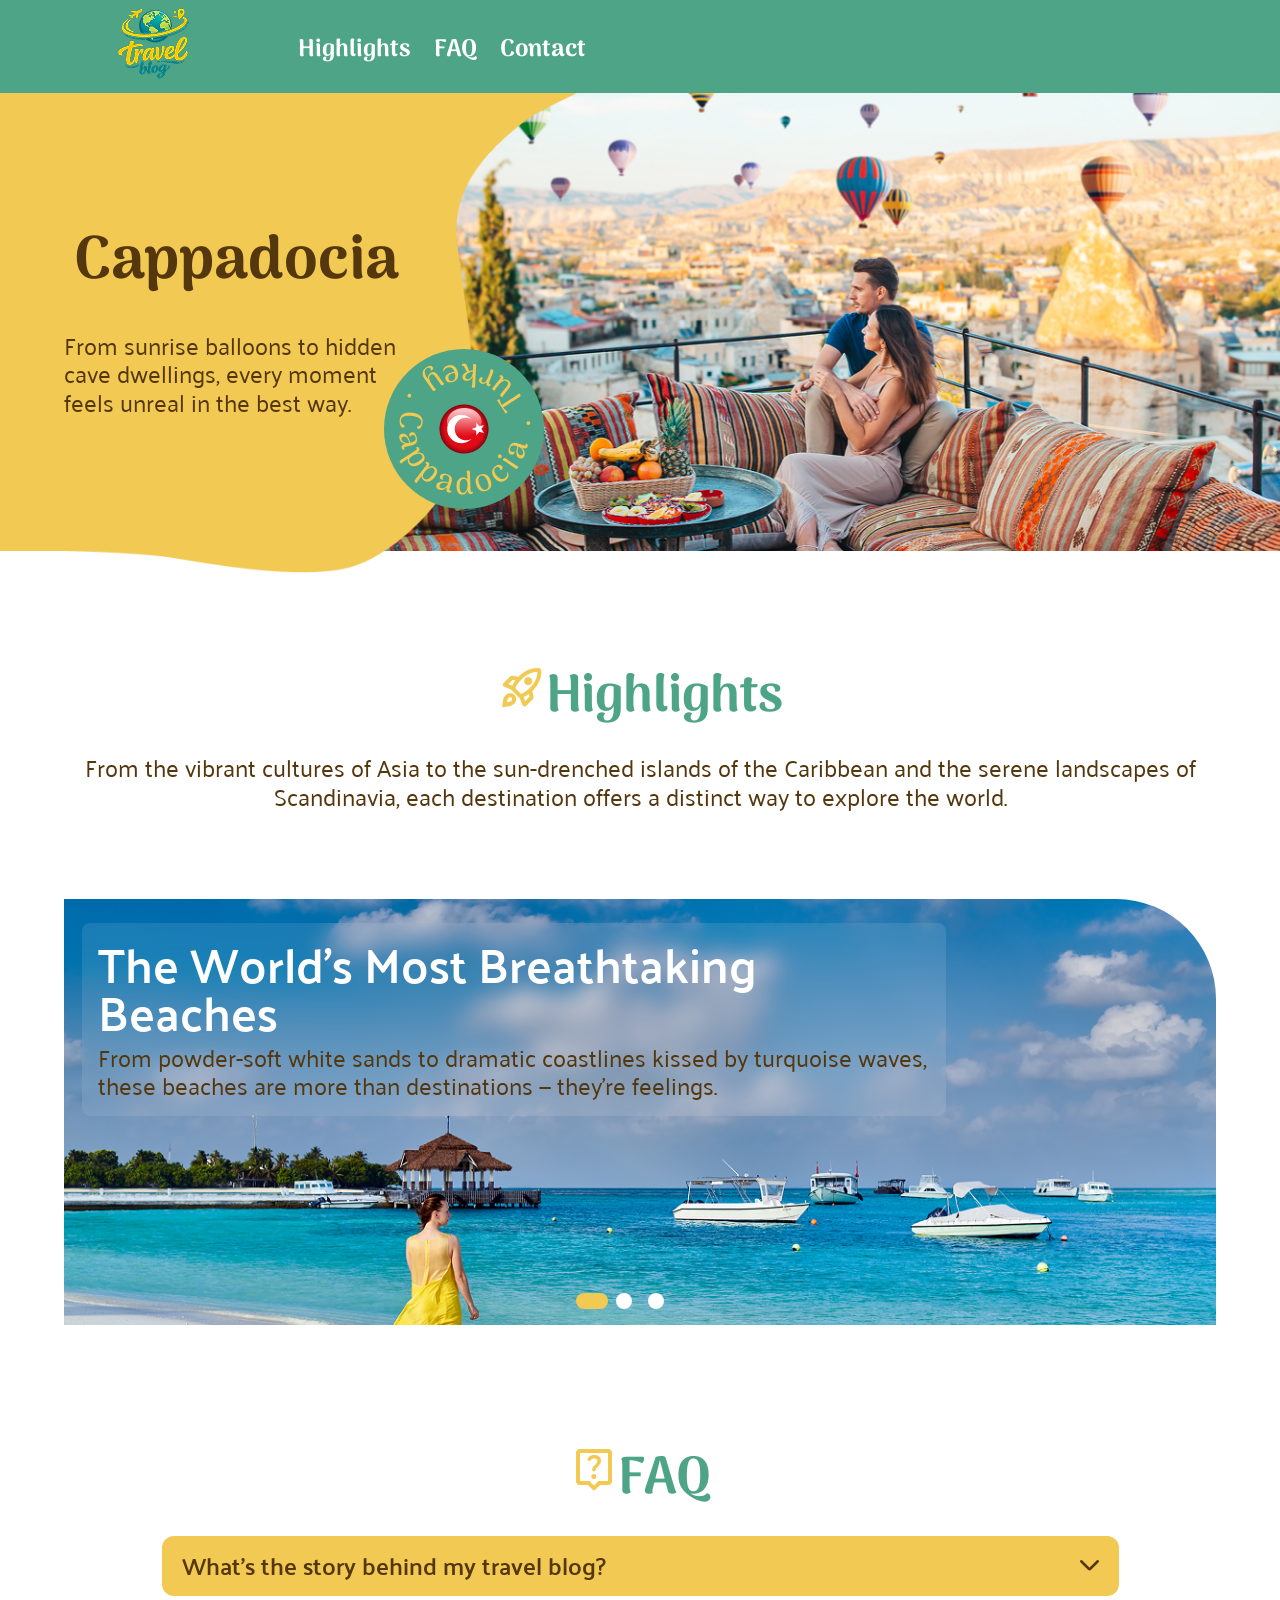
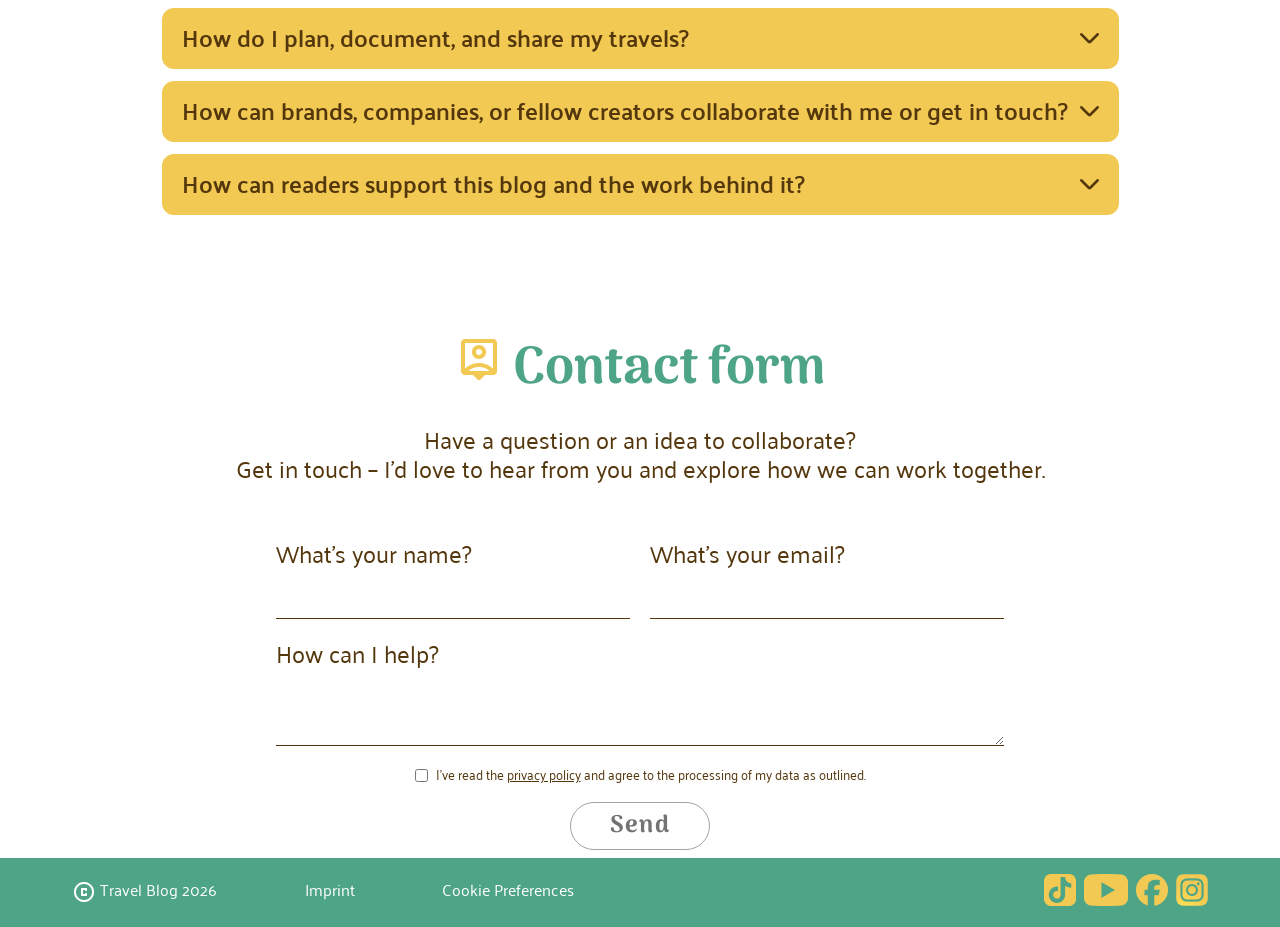
==== commit 0a1cc7a9: "commented out: Mount Fuji in index" ====
--- a/index.html
+++ b/index.html
@@ -72,8 +72,8 @@
         <input type="radio" name="scroller" id="slide-3" value="three">
         <label for="slide-3" aria-label="Pattaya Pulse"></label>
         
-        <input type="radio" name="scroller" id="slide-4" value="four">
-        <label for="slide-4" aria-label="Mount Fuji"></label>
+        <!-- <input type="radio" name="scroller" id="slide-4" value="four">
+        <label for="slide-4" aria-label="Mount Fuji"></label> -->
 
         <div class="scroller_wrapper">
           <a href="article_01_carousel.html" class="scroller_element">
@@ -104,7 +104,7 @@
             </div>
           </a>
 
-          <a href="#" class="scroller_element">
+          <!-- <a href="#" class="scroller_element">
             <img src="./assets/images/fuji_img.png" alt="Mount Fuji">
             <div class="scroller-overlay-text">
               <h3>Mount Fuji</h3>
@@ -112,7 +112,7 @@
                 with the characters for "wealth" and "samurai," Fuji's name evokes a sense of strength, honor, and
                 enduring prestige.</p>
             </div>
-          </a>
+          </a> -->
         </div>
       </section>
     </section>
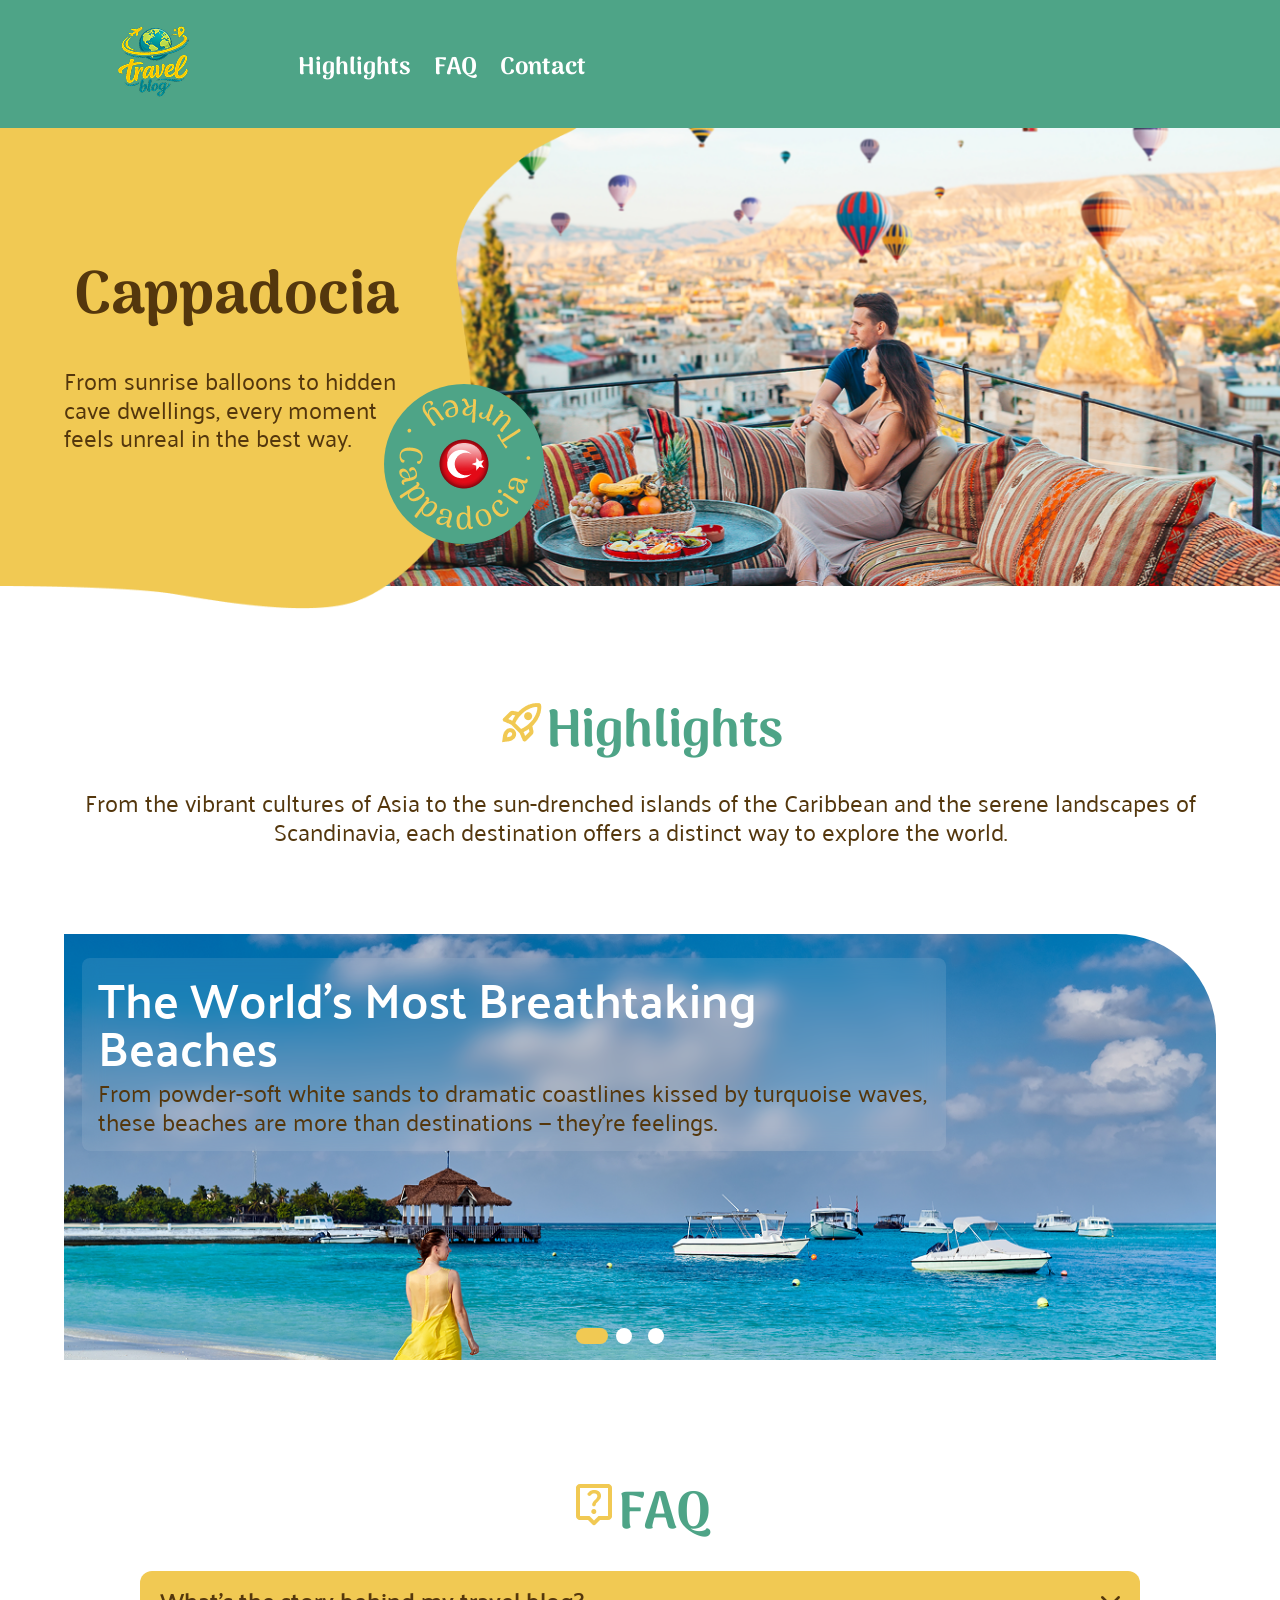
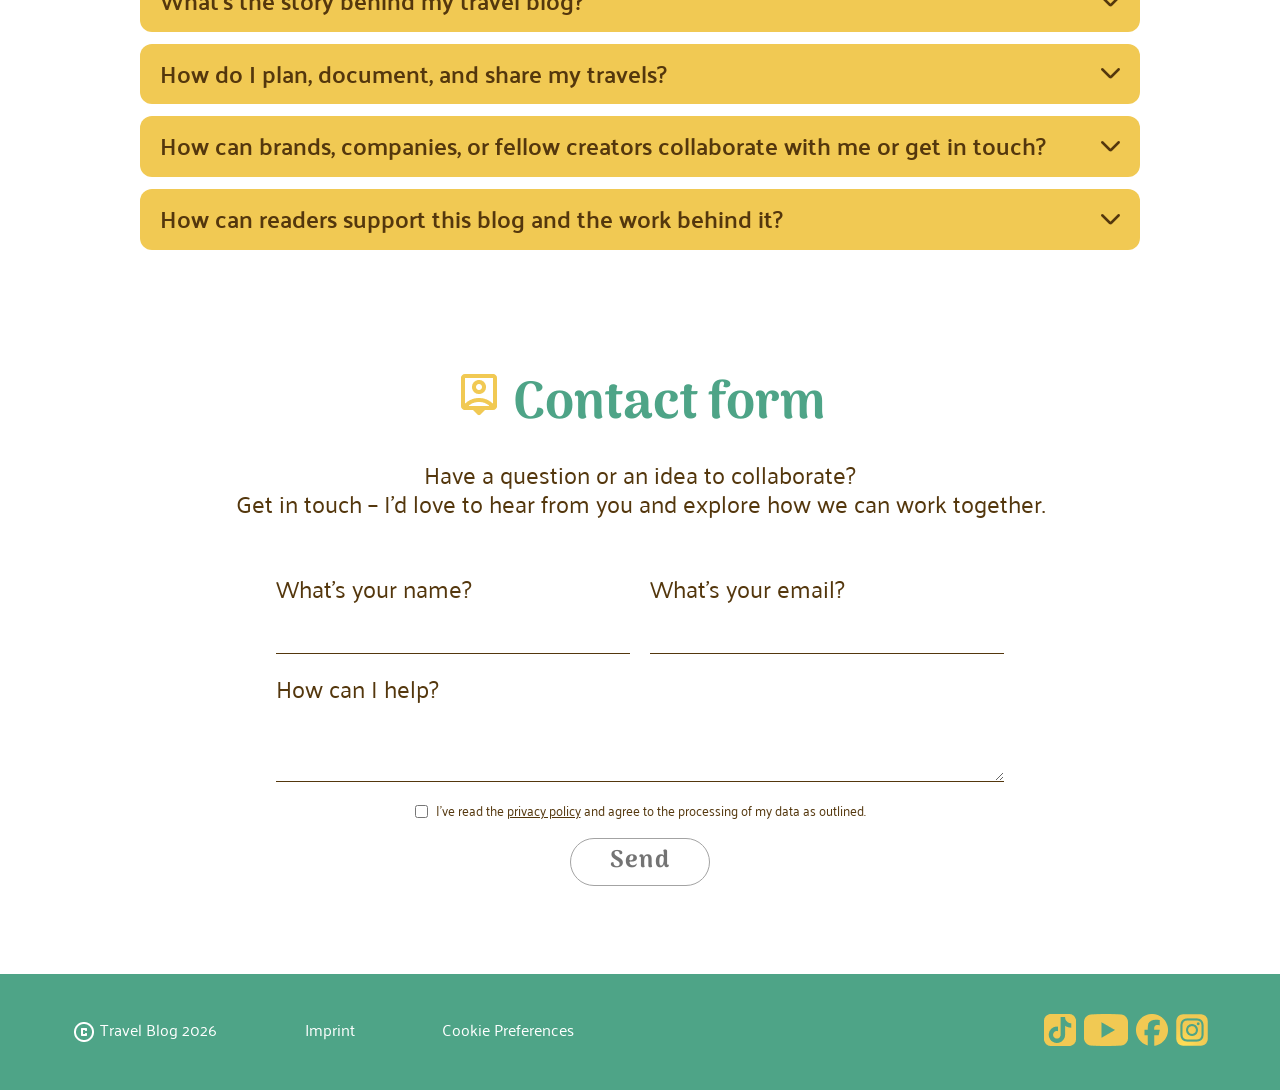
==== commit 3dbf13df: "adjustments at header and footer" ====
--- a/index.html
+++ b/index.html
@@ -9,7 +9,6 @@
   <link rel="stylesheet" href="./styles/standard.css">
   <link rel="stylesheet" href="./styles/variables.css">
   <link rel="stylesheet" href="./styles/fonts.css">
-  <link rel="stylesheet" href="./styles/style.css">
   <link rel="stylesheet" href="./styles/style_index.css">
   <link rel="shortcut icon" href="./assets/icon/favicon.png" type="image/x-icon">
 </head>
--- a/styles/standard.css
+++ b/styles/standard.css
@@ -8,8 +8,13 @@
 /********************Header Section**************/
 /************************************************/
 header {
+    display: flex;
+    justify-content: start;
+    align-items: center;
+
     padding: var(--main-frame);
     background-color: var(--bg-color-header);
+    height: 128px;
 }
 
 header section {
@@ -53,12 +58,46 @@
 nav a {
     text-decoration: none;
     transition: 0.1s;
+    position: relative;
+}
+
+nav a::after {
+    content: "";
+    position: absolute;
+    left: 0;
+    bottom: 0px;
+    width: 110%;
+    height: 18px;
+
+    background-repeat: no-repeat;
+    background-size: 100% 100%;
+
+    opacity: 0;
+    transition: opacity 0.2s ease-in-out;
+}
+
+nav li:nth-child(1) a::after {
+    background-image: url('../assets/icon/swoosh-long.svg');
+}
+
+/* Der ZWEITE Link in der Liste (FAQ) */
+nav li:nth-child(2) a::after {
+    background-image: url('../assets/icon/swoosh-short.svg');
+}
+
+/* Der DRITTE Link in der Liste (Contact) */
+nav li:nth-child(3) a::after {
+    background-image: url('../assets/icon/swoosh-middle.svg');
 }
 
 nav a:hover {
-    text-decoration: underline;
-}
-
+    text-decoration: none;
+    color: var(--primary-yellow);
+}
+
+nav a:hover::after {
+    opacity: 1;
+}
 
 /********************Main Section****************/
 /************************************************/
@@ -259,6 +298,31 @@
     bottom: 0;
     left: -10px;
     padding-bottom: 8px;
+}
+
+.share-toggle-checkbox {
+    display: none;
+}
+
+.share-toggle-checkbox:checked+.share-btn-label img {
+    content: url('../assets/images/share_button_2.png');
+}
+
+.share-btn-label {
+    cursor: pointer;
+}
+
+.share-btn-label img {
+    display: block;
+    height: 40px;
+    width: auto;
+    object-fit: contain;
+}
+
+@media (max-width: 768px) {
+    .share-btn-label img {
+        height: 30px;
+    }
 }
 
 /**************Pro-Tipps-Section*****************/
@@ -320,7 +384,7 @@
 /************************************************/
 footer {
     display: flex;
-    flex-direction: column;
+    justify-content: center;
     padding: 0;
     background-color: var(--bg-color-footer);
 }
@@ -330,17 +394,18 @@
     justify-content: space-between;
     align-items: center;
     padding: var(--main-frame);
+    padding-top: 32px;
+    padding-bottom: 32px; 
     width: 100%;
 }
 
 @media (max-width: 768px) {
     .footer-content {
-        flex-direction: row;
         justify-content: space-between;
-        align-items: flex-end;
-        gap: 16px;
-
-        padding: 30px 24px;
+        align-items: center;
+        gap: 8px;
+        padding-left: 24px;
+        padding-right: 24px;
     }
 }
 
--- a/styles/style_index.css
+++ b/styles/style_index.css
@@ -1,5 +1,12 @@
 main {
     margin-top: 0;
+    padding-bottom: 80px;
+}
+
+@media (max-width: 768px) {
+    main {
+        padding-bottom: 40px;
+    }
 }
 
 /************* - hero-section - **************/
@@ -46,7 +53,6 @@
 
 @media (max-width: 1279px) {
     .headline-hero {
-        width: 300px;
         max-width: 85vw;
         gap: 8px;
     }
@@ -201,6 +207,7 @@
     }
 
     @keyframes headlineMoveRight-tablet {
+
         0%,
         80% {
             left: max(calc(50% - 135px), 32px);
@@ -477,13 +484,6 @@
     border-radius: 0 100px 0 0;
 }
 
-@media (max-width: 768px) {
-    .scroller {
-        aspect-ratio: 4 / 3;
-        border-radius: 0 50px 0 0;
-    }
-}
-
 .scroller input[type="radio"] {
     position: absolute;
     bottom: 16px;
@@ -586,6 +586,14 @@
 }
 
 @media (max-width: 768px) {
+    .scroller {
+        width: 335px;
+        max-width: 100%;
+        height: 533px;
+        aspect-ratio: auto;
+        border-radius: 0 50px 0 0;
+    }
+
     .scroller-overlay-text {
         top: 16px;
         left: 12px;
@@ -593,11 +601,16 @@
         padding: 12px;
     }
 
+    .scroller-overlay-text h3,
     .scroller-overlay-text p {
-        display: -webkit-box;
-        -webkit-line-clamp: 3;
-        -webkit-box-orient: vertical;
-        overflow: hidden;
+        display: block;
+        -webkit-line-clamp: unset;
+        -webkit-box-orient: unset;
+        overflow: visible;
+    }
+
+    .scroller_element img {
+        object-position: 40% bottom;
     }
 }
 
@@ -622,6 +635,7 @@
 /***********************************/
 .faq-section {
     margin: var(--main-frame);
+    align-self: stretch;
 }
 
 .faq-list {
@@ -630,6 +644,8 @@
     gap: 12px;
 
     margin: 0 auto;
+    width: 100%;
+    max-width: 1000px;
 }
 
 .faq-item {
@@ -809,7 +825,7 @@
     .headline-hero {
         width: 250px;
         max-width: 85vw;
-        z-index: 10; 
+        z-index: 10;
         animation: headlineAppear-mobile 4.25s ease-in-out 0.25s both;
     }
 
@@ -823,7 +839,7 @@
     }
 
     .short-curtain-slide-left {
-        width: auto; 
+        width: auto;
         height: 105%;
         animation: shortCurtainSlideLeft-mobile 3.75s ease-out 2s both;
     }
@@ -841,12 +857,15 @@
             transform: translateY(-50%);
             opacity: 0;
         }
-        15%, 75% {
+
+        15%,
+        75% {
             top: 50%;
             left: 24px;
             transform: translateY(-50%);
             opacity: 1;
         }
+
         100% {
             top: 50%;
             left: 24px;
@@ -856,19 +875,22 @@
     }
 
     @keyframes yellow-squared-curtain-shrink-mobile {
-        0% { 
+        0% {
             height: 100%;
-            width: 100%; 
-            opacity: 1;
-        }
-        50%, 80% { 
+            width: 100%;
+            opacity: 1;
+        }
+
+        50%,
+        80% {
             height: 100%;
             width: max(10%, calc(60% - 190px));
-            opacity: 1; 
-        }
-        100% { 
+            opacity: 1;
+        }
+
+        100% {
             height: 0%;
-            width: 0%; 
+            width: 0%;
             opacity: 0;
         }
     }
@@ -880,12 +902,15 @@
             opacity: 1;
             height: 100%;
         }
-        50%, 80% {
+
+        50%,
+        80% {
             left: 60%;
             transform: translateX(-85%);
             opacity: 1;
             height: 100%;
         }
+
         100% {
             left: 50%;
             transform: translateX(-100%);
@@ -901,6 +926,7 @@
             transform: translateX(-50%);
             opacity: 0;
         }
+
         100% {
             left: 35%;
             top: 20%;
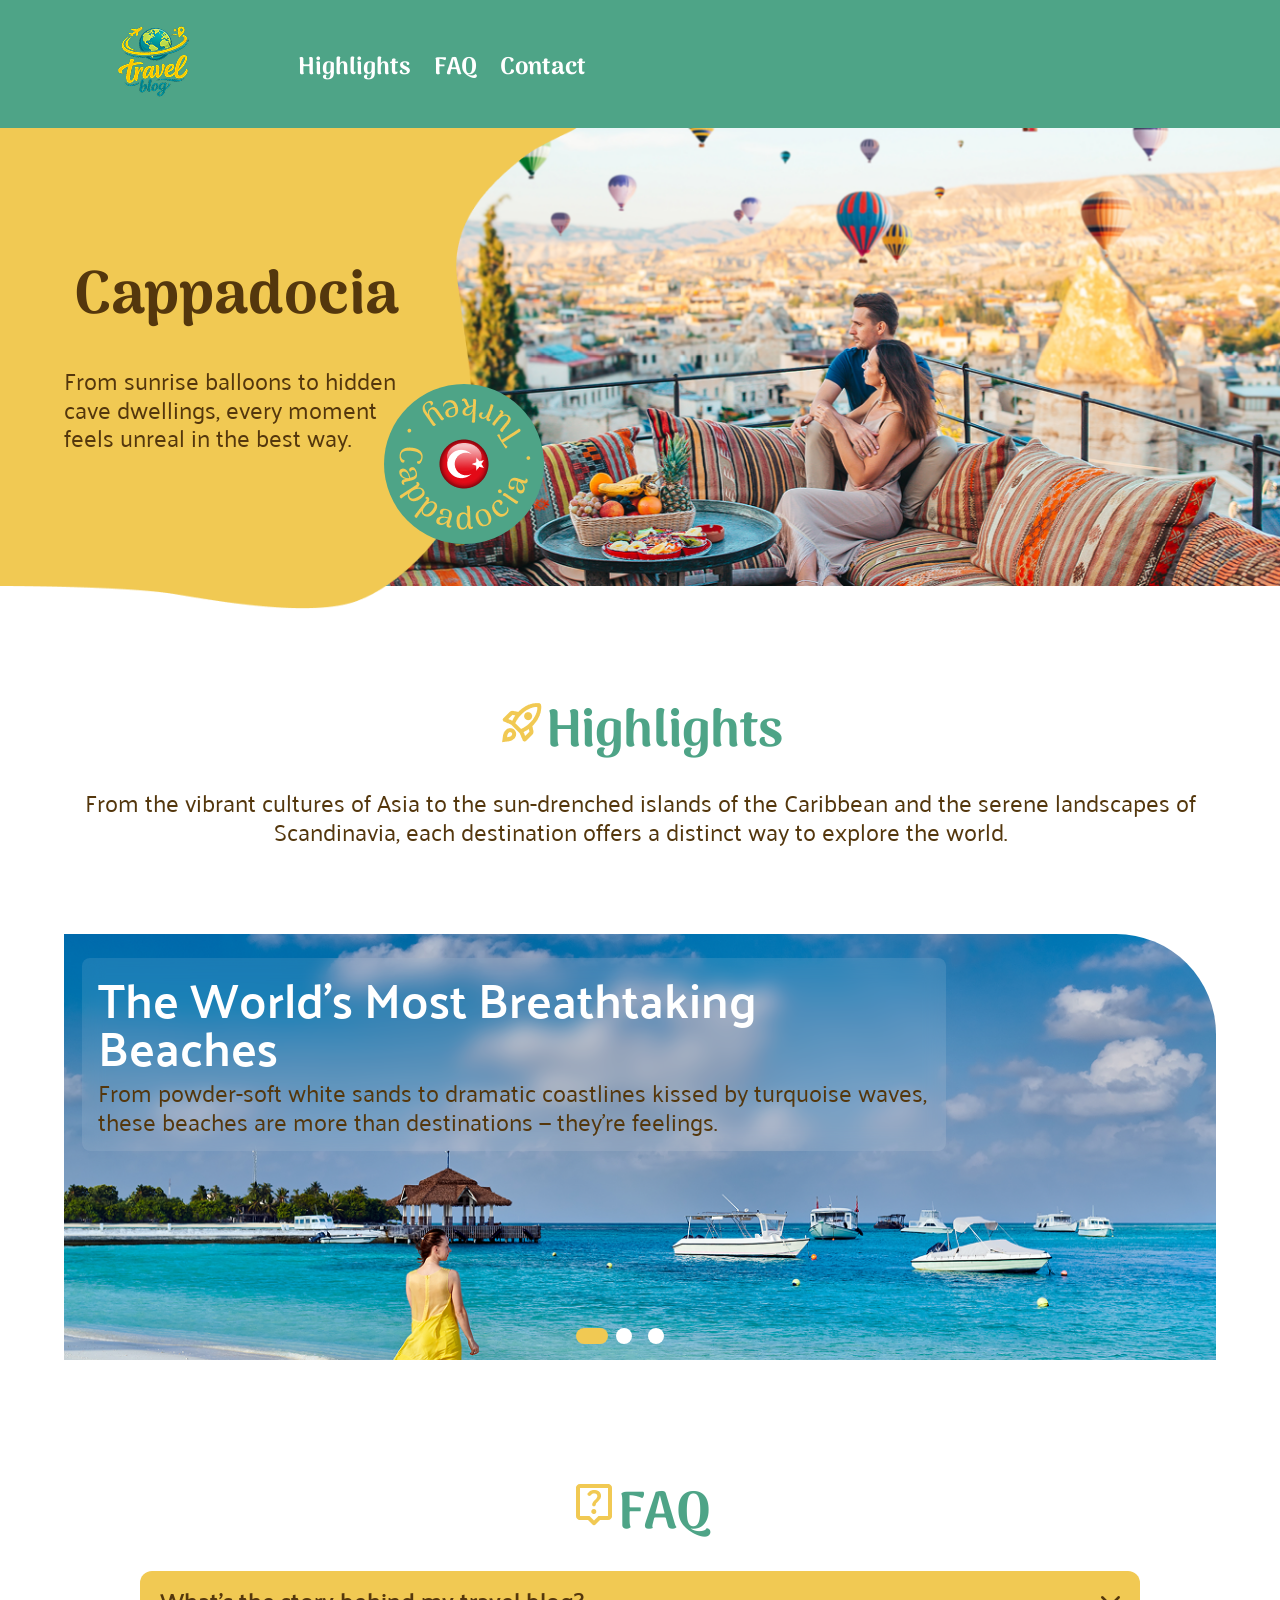
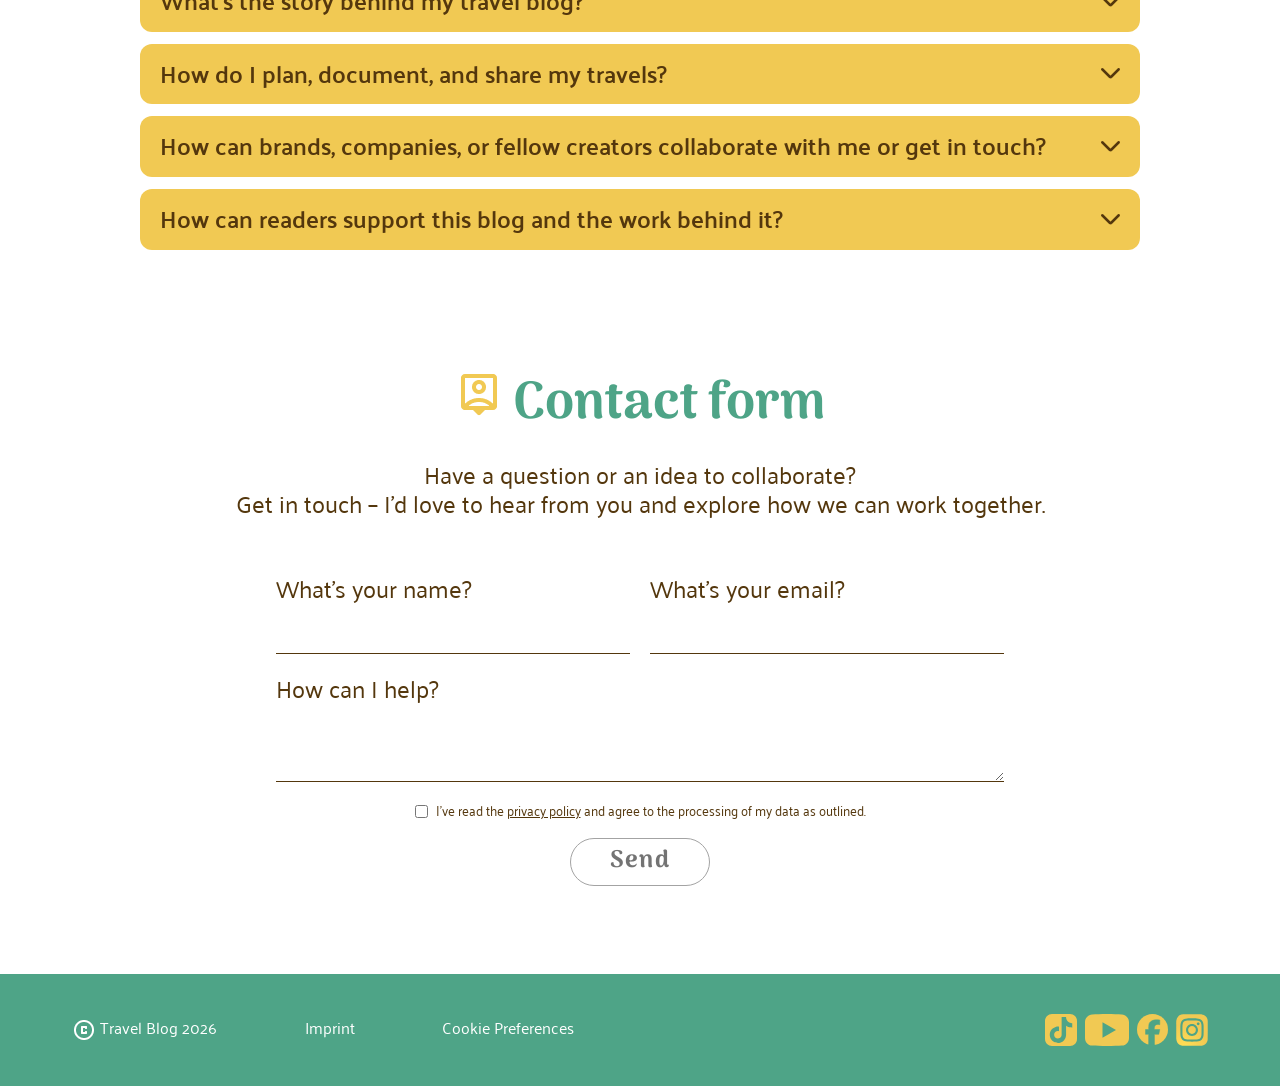
==== commit 0c5eb984: "changing icons from png to svg" ====
--- a/index.html
+++ b/index.html
@@ -209,10 +209,10 @@
         </ul>
       </section>
       <section class="socialmedia">
-        <a href="https://www.tiktok.com/de-DE/" target="_blank"><img src="./assets/icon/tiktok_icon 1.png" alt="TikTok"></a>
-        <a href="https://www.youtube.de/" target="_blank"><img src="./assets/icon/youtube_icon.png" alt="YouTube"></a>
-        <a href="https://www.facebook.com/" target="_blank"><img src="./assets/icon/facebook_icon.png" alt="Facebook"></a>
-        <a href="https://www.instagram.com/" target="_blank"><img src="./assets/icon/instagram_icon.png" alt="Instagram"></a>
+        <a href="https://www.tiktok.com/de-DE/" target="_blank"><img src="./assets/icon/Tiktok_icon.svg" alt="TikTok"></a>
+        <a href="https://www.youtube.de/" target="_blank"><img src="./assets/icon/youtube.svg" alt="YouTube"></a>
+        <a href="https://www.facebook.com/" target="_blank"><img src="./assets/icon/facebook.svg" alt="Facebook"></a>
+        <a href="https://www.instagram.com/" target="_blank"><img src="./assets/icon/Instagram_logo.svg" alt="Instagram"></a>
       </section>
     </div>
 
--- a/styles/standard.css
+++ b/styles/standard.css
@@ -80,12 +80,10 @@
     background-image: url('../assets/icon/swoosh-long.svg');
 }
 
-/* Der ZWEITE Link in der Liste (FAQ) */
 nav li:nth-child(2) a::after {
     background-image: url('../assets/icon/swoosh-short.svg');
 }
 
-/* Der DRITTE Link in der Liste (Contact) */
 nav li:nth-child(3) a::after {
     background-image: url('../assets/icon/swoosh-middle.svg');
 }
@@ -137,7 +135,7 @@
     justify-content: space-between;
 }
 
-/* --- Tablet-Ansicht (1279px bis 769px) --- */
+/* --- Tablet-View (1279px - 769px) --- */
 @media (max-width: 1279px) {
     .article-head {
         display: grid;
@@ -148,7 +146,7 @@
     }
 }
 
-/* --- Smartphone-Ansicht (unter 769px) --- */
+/* --- Smartphone-View (< 769px) --- */
 @media (max-width: 768px) {
     .article-head {
         display: flex;
@@ -298,6 +296,14 @@
     bottom: 0;
     left: -10px;
     padding-bottom: 8px;
+}
+
+@media (max-width: 480px) {
+    #curved-vector {
+        width: 60px; 
+        height: auto;
+        left: 0px;
+    }
 }
 
 .share-toggle-checkbox {
@@ -395,7 +401,7 @@
     align-items: center;
     padding: var(--main-frame);
     padding-top: 32px;
-    padding-bottom: 32px; 
+    padding-bottom: 32px;
     width: 100%;
 }
 
@@ -404,8 +410,8 @@
         justify-content: space-between;
         align-items: center;
         gap: 8px;
-        padding-left: 24px;
-        padding-right: 24px;
+        padding-left: 16px;
+        padding-right: 16px;
     }
 }
 
@@ -484,11 +490,38 @@
     }
 }
 
+.socialmedia img {
+    height: 32px;
+    width: auto;
+    display: block;
+    object-fit: contain;
+}
+
 .socialmedia ul {
     padding: 0;
     list-style-type: none;
 }
 
+/* --- (320px - 480px) --- */
+@media (max-width: 480px) {
+    .company-data ul li,
+    .company-data ul li a {
+        font-size: 14px; 
+    }
+
+    .company-data img {
+        width: 18px; 
+    }
+
+    .socialmedia img {
+        height: 22px;
+        width: auto;
+    }
+
+    .socialmedia {
+        gap: 6px;
+    }
+}
 /******************** Mobile Footer Navigation ***************/
 /*************************************************************/
 .mobile-footer-nav {
@@ -501,7 +534,7 @@
     }
 
     footer {
-        padding-bottom: 90px;
+        padding-bottom: 45px;
     }
 
     .mobile-footer-nav {
@@ -527,4 +560,15 @@
     .mobile-footer-nav img {
         height: auto;
     }
+}
+
+@media (max-width: 480px) {
+    .mobile-footer-nav {
+        padding: 12px 16px;
+        gap: 8px;
+    }
+
+    .mobile-footer-nav img {
+        height: 24px;
+    }
 }
--- a/styles/variables.css
+++ b/styles/variables.css
@@ -15,6 +15,6 @@
 
 @media (max-width: 768px) {
     :root {
-        --main-frame: 8px max(calc(50% - 720px), 32px);
+        --main-frame: 8px max(calc(50% - 720px), 16px);
     }
 }
--- a/styles/fonts.css
+++ b/styles/fonts.css
@@ -404,13 +404,28 @@
   }
 }
 
-/* --- Smartphone-Ansicht (unter 769px) --- */
+/* --- Smartphone-Ansicht (< 769px) --- */
 @media (max-width: 768px) {
   .follow-me-block p {
     font-size: 18px;
   }
 }
 
+@media (max-width: 480px) {
+    .article-h1, h1 {
+        font-size: 32px;
+    }
+    .article-h2, h2 {
+        font-size: 26px;
+    }
+    h3 {
+        font-size: 22px;
+    }
+    .article-intro {
+        font-size: 16px;
+    }
+}
+
 
 /******************** Footer Section ************/
 /************************************************/
--- a/styles/style_index.css
+++ b/styles/style_index.css
@@ -97,7 +97,7 @@
     position: absolute;
     z-index: 1;
     height: 100%;
-    width: 21%;
+    width: max(21%, calc(50vw - 720px + 300px));
     left: 0;
     background-color: var(--primary-yellow);
 }
@@ -163,7 +163,7 @@
     animation: circlerotation 12s linear 1s infinite;
 }
 
-/* --- Tablet-Anpassungen für die Hero-Animation --- */
+/* --- Hero-Animation <= 1279px --- */
 @media (max-width: 1279px) {
     .yellow-squared-curtain {
         z-index: 2;
@@ -227,11 +227,11 @@
 
         50%,
         80% {
-            width: max(35%, 400px);
+            width: max(35%, 300px); 
         }
 
         100% {
-            width: max(20%, 250px);
+            width: max(20%, 220px); 
         }
     }
 
@@ -293,7 +293,7 @@
     }
 }
 
-/* --- Keyframes für Hero-Section --- */
+/* --- Keyframes for Hero-Section --- */
 /**************************************/
 @keyframes headlineFlyIn {
     0% {
@@ -587,10 +587,10 @@
 
 @media (max-width: 768px) {
     .scroller {
-        width: 335px;
-        max-width: 100%;
-        height: 533px;
-        aspect-ratio: auto;
+        width: 100%;
+        max-width: 335px;
+        height: auto;
+        aspect-ratio: 335 / 533;
         border-radius: 0 50px 0 0;
     }
 
@@ -805,7 +805,7 @@
 
 
 /* ==========================================
-   Mobile-Animationen für Hero-Section (<= 768px)
+   Mobile-Animations for Hero-Section (<= 768px)
    ========================================== */
 @media (max-width: 768px) {
     .hero-section {
@@ -848,7 +848,7 @@
         animation: circleincoming-mobile 700ms ease-in-out 5.25s both;
     }
 
-    /* --- Keyframes für Mobile --- */
+    /* --- Keyframes for Mobile --- */
 
     @keyframes headlineAppear-mobile {
         0% {
@@ -934,4 +934,33 @@
             opacity: 1;
         }
     }
+}
+
+/* --- Icons in H2-Headlines (320px - 480px) --- */
+@media (max-width: 480px) {
+    h2 img {
+        height: 28px;
+        width: auto;
+        margin-right: 4px;
+    }
+}
+
+@media (max-width: 480px) {
+    .scroller-overlay-text {
+        top: 10px;
+        left: 10px;
+        padding: 10px;
+        max-width: 90%;
+        gap: 4px; 
+    }
+
+    .scroller-overlay-text h3 {
+        font-size: 18px;
+        line-height: 1.1;
+    }
+
+    .scroller-overlay-text p {
+        font-size: 14px;
+        line-height: 1.2;
+    }
 }
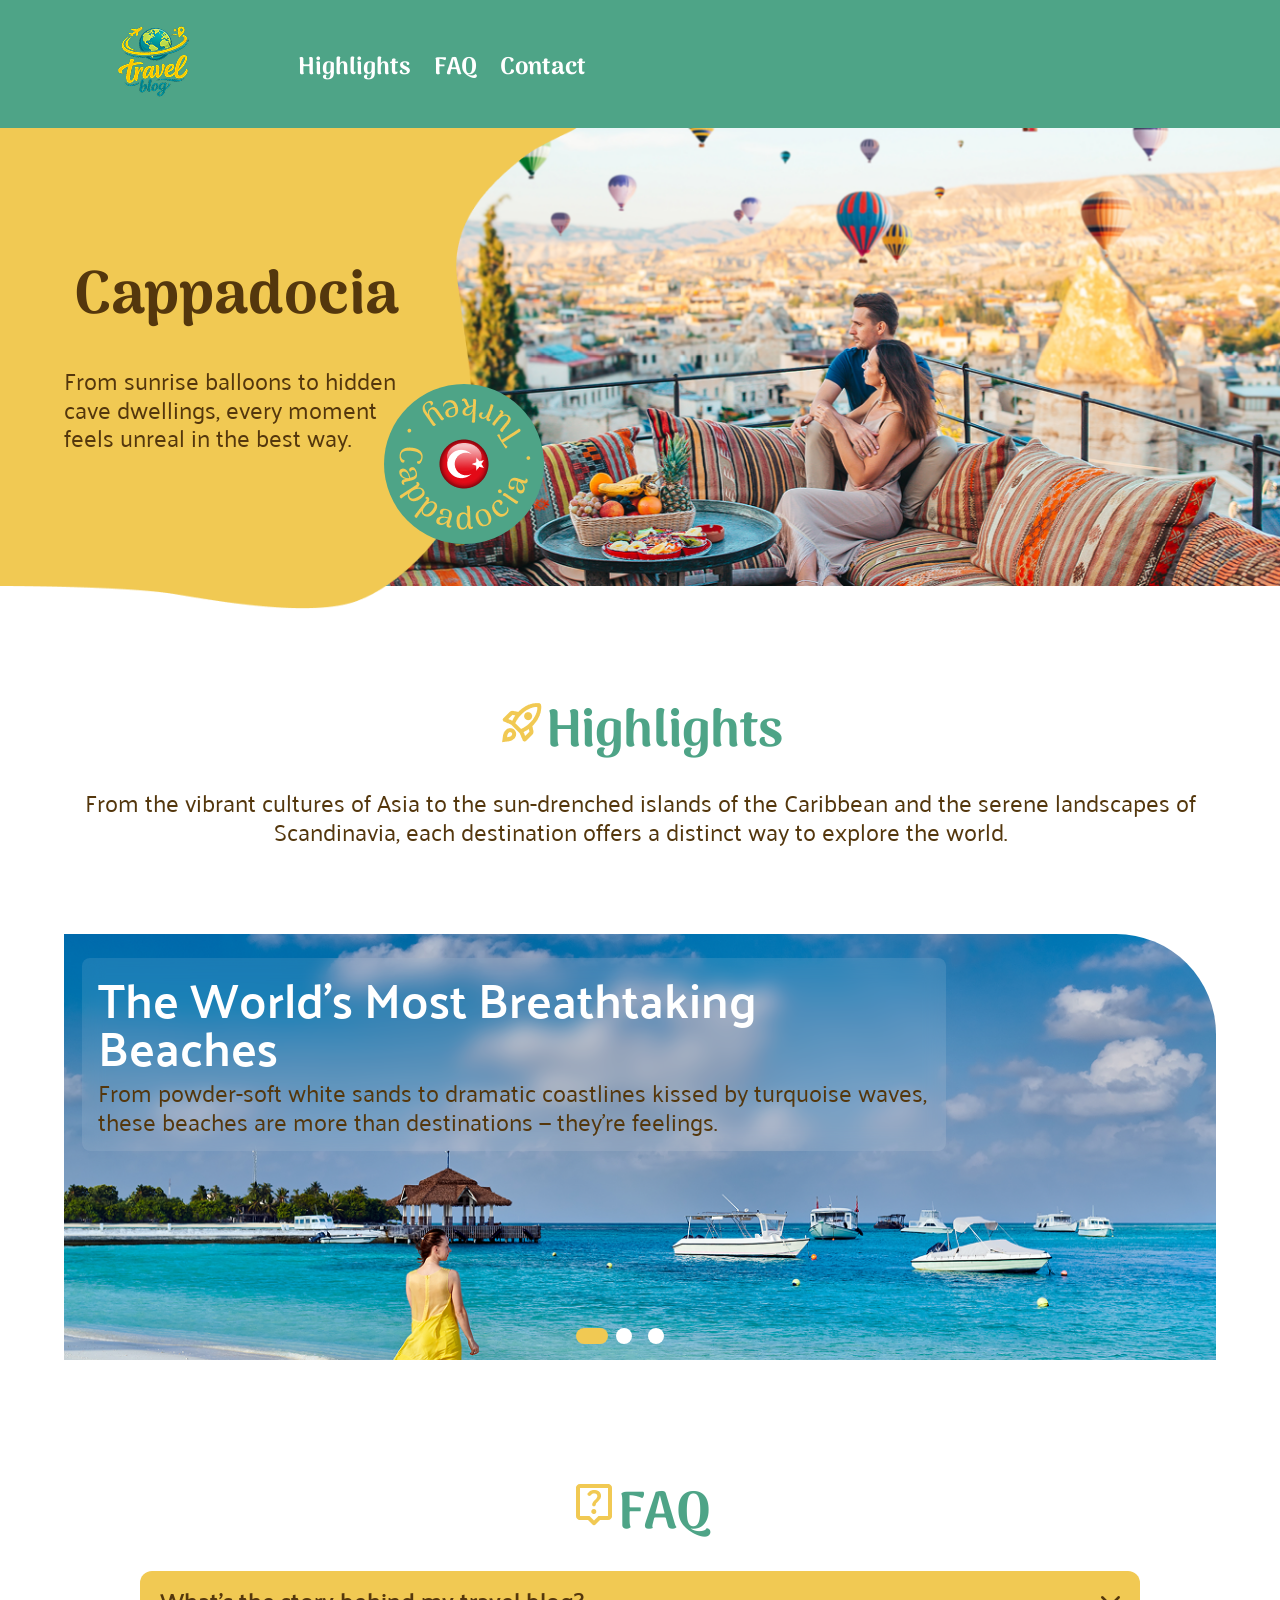
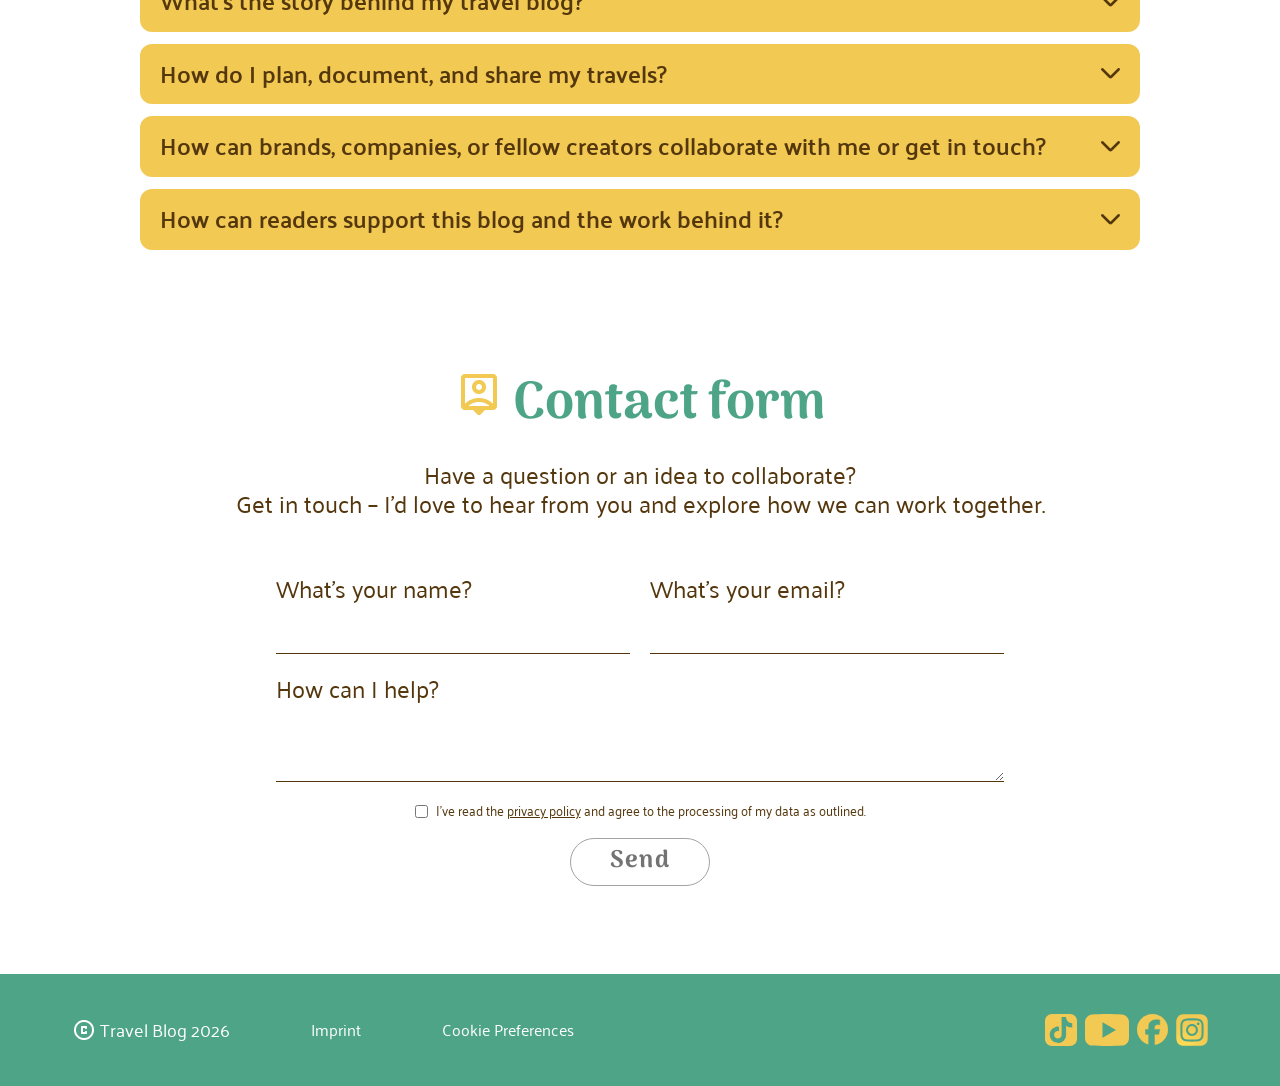
==== commit bafea63e: "deleted comments in index.html" ====
--- a/index.html
+++ b/index.html
@@ -70,9 +70,6 @@
         
         <input type="radio" name="scroller" id="slide-3" value="three">
         <label for="slide-3" aria-label="Pattaya Pulse"></label>
-        
-        <!-- <input type="radio" name="scroller" id="slide-4" value="four">
-        <label for="slide-4" aria-label="Mount Fuji"></label> -->
 
         <div class="scroller_wrapper">
           <a href="article_01_carousel.html" class="scroller_element">
@@ -103,15 +100,6 @@
             </div>
           </a>
 
-          <!-- <a href="#" class="scroller_element">
-            <img src="./assets/images/fuji_img.png" alt="Mount Fuji">
-            <div class="scroller-overlay-text">
-              <h3>Mount Fuji</h3>
-              <p>The most iconic mountain and an active volcano located about 100 kilometers southwest of Tokyo. Written
-                with the characters for "wealth" and "samurai," Fuji's name evokes a sense of strength, honor, and
-                enduring prestige.</p>
-            </div>
-          </a> -->
         </div>
       </section>
     </section>
--- a/styles/standard.css
+++ b/styles/standard.css
@@ -4,6 +4,18 @@
     scroll-behavior: smooth;
 }
 
+html {
+    overflow-y: scroll; 
+    overflow-x: hidden;
+}
+
+body {
+    display: flex;
+    flex-direction: column;
+    min-height: 100vh;
+    width: 100%;
+    overflow-x: hidden;
+}
 
 /********************Header Section**************/
 /************************************************/
@@ -102,6 +114,7 @@
 /********top-block********/
 /**************************/
 main {
+    flex: 1;
     display: flex;
     flex-direction: column;
     align-items: center;
@@ -310,24 +323,137 @@
     display: none;
 }
 
-.share-toggle-checkbox:checked+.share-btn-label img {
-    content: url('../assets/images/share_button_2.png');
-}
-
 .share-btn-label {
     cursor: pointer;
-}
-
-.share-btn-label img {
+    display: flex;
+    justify-content: center;
+    align-items: center;
+    background-color: var(--primary-green);
+    border-radius: 10px;
+    max-width: 200px;
+    
+    height: 58px; 
+    
+    padding: 4px 16px 4px 4px;
+    gap: 8px;
+    
+    font-family: 'Palanquin';
+    font-weight: 700;
+    font-size: 28px;
+    line-height: 1.2;
+    color: var(--primary-yellow);
+    
+    transition: all 0.3s ease;
+    user-select: none;
+    position: relative; 
+}
+
+.share-btn-label > img:first-of-type {
     display: block;
-    height: 40px;
+    width: 50px;
+    height: auto;
+    object-fit: contain;
+    transition: all 0.4s ease;
+}
+
+.share-btn-label:active {
+    transform: scale(0.95);
+}
+
+.share-toggle-checkbox:checked + .share-btn-label {
+    background-color: var(--primary-yellow);
+    color: var(--primary-green);
+    padding: 4px 16px; 
+    transform: translateX(-20px);
+}
+
+.share-toggle-checkbox:checked + .share-btn-label:active {
+    transform: translateX(-20px) scale(0.95);
+}
+
+.share-toggle-checkbox:checked + .share-btn-label > img:first-of-type {
+    width: 0;
+    opacity: 0;
+    margin-right: -8px; 
+    transform: scale(0);
+}
+
+.share-popout {
+    position: absolute;
+    left: calc(100% + 16px); 
+    top: 50%;
+    
+    display: flex;
+    align-items: center;
+    gap: 6px;
+    
+    opacity: 0;
+    visibility: hidden;
+    transform: translateY(-50%) translateX(-15px) scale(0.9);
+    transition: all 0.4s cubic-bezier(0.175, 0.885, 0.32, 1.275); 
+}
+
+.share-popout img {
+    height: 40px; 
     width: auto;
-    object-fit: contain;
-}
-
-@media (max-width: 768px) {
-    .share-btn-label img {
+}
+
+.share-links {
+    display: flex;
+    flex-direction: column;
+    align-items: start;
+    gap: 10px;
+}
+
+.share-links a {
+    font-family: 'Palanquin';
+    font-weight: 700;
+    font-size: 16px; 
+    color: var(--primary-green);
+    text-decoration: none;
+    line-height: 1;
+}
+
+.share-links a:hover {
+    text-decoration: underline;
+}
+
+.share-toggle-checkbox:checked + .share-btn-label .share-popout {
+    opacity: 1;
+    visibility: visible;
+    transform: translateY(-50%) translateX(0) scale(1);
+}
+
+@media (max-width: 768px) {
+    .share-btn-label {
+        max-width: 140px;
+        height: 44px;
+        padding: 2px 8px 2px 2px;
+    }
+
+    .share-toggle-checkbox:checked + .share-btn-label {
+        padding: 2px 12px;
+    }
+
+    .share-btn-label > img:first-of-type {
+        width: 32px; 
+    }
+
+    .share-btn-label span {
+        font-size: 20px;
+    }
+    
+    .share-popout {
+        left: calc(100% + 12px);
+        gap: 8px;
+    }
+
+    .share-popout img {
         height: 30px;
+    }
+
+    .share-links a {
+        font-size: 14px; 
     }
 }
 
@@ -443,6 +569,7 @@
     display: flex;
     justify-content: space-between;
     padding: 8px;
+    margin: 0;
     list-style-type: none;
 }
 
@@ -464,7 +591,16 @@
 .company-data li {
     display: flex;
     justify-content: center;
+    align-items: center;
+    margin: 0;
+    padding: 0;
     gap: 4px;
+    line-height: 1;
+}
+
+.company-data li:first-child,
+.company-data li:first-child a {
+    font-size: 18px;
 }
 
 @media (max-width: 1279px) {
@@ -475,13 +611,20 @@
 
 .company-data img {
     width: 24px;
+    display: block;
 }
 
 .socialmedia {
     display: flex;
     justify-content: space-between;
+    align-items: center;
     gap: 8px;
     padding: 8px;
+}
+
+.socialmedia a {
+    display: flex;
+    align-items: center; 
 }
 
 @media (max-width: 768px) {
@@ -507,6 +650,7 @@
     .company-data ul li,
     .company-data ul li a {
         font-size: 14px; 
+        line-height: 1;
     }
 
     .company-data img {
@@ -534,7 +678,7 @@
     }
 
     footer {
-        padding-bottom: 45px;
+        padding-bottom: 90px;
     }
 
     .mobile-footer-nav {
@@ -571,4 +715,8 @@
     .mobile-footer-nav img {
         height: 24px;
     }
+
+    footer {
+        padding-bottom: 45px;
+    }
 }
--- a/styles/style_index.css
+++ b/styles/style_index.css
@@ -227,11 +227,11 @@
 
         50%,
         80% {
-            width: max(35%, 300px); 
+            width: max(35%, 300px);
         }
 
         100% {
-            width: max(20%, 220px); 
+            width: max(20%, 220px);
         }
     }
 
@@ -562,26 +562,29 @@
 
 @media (max-width: 1279px) {
     .scroller-overlay-text {
-        max-width: 70%;
-        max-height: 50%;
-        padding: 8px;
-        overflow: hidden;
+        max-width: 80%; 
+        max-height: none; 
+        padding: 16px;
+        gap: 8px;
     }
 
     .scroller-overlay-text h3 {
-        display: -webkit-box;
-        -webkit-line-clamp: 1;
-        -webkit-box-orient: vertical;
-        overflow: hidden;
-        line-height: 1.2;
-        padding-bottom: 3px;
+        font-size: 26px;
+        line-height: 1.1;
+        display: block;
+        -webkit-line-clamp: unset;
+        -webkit-box-orient: unset;
+        overflow: visible;
+        padding-bottom: 0;
     }
 
     .scroller-overlay-text p {
-        display: -webkit-box;
-        -webkit-line-clamp: 2;
-        -webkit-box-orient: vertical;
-        overflow: hidden;
+        font-size: 18px;
+        line-height: 1.3;
+        display: block;
+        -webkit-line-clamp: unset;
+        -webkit-box-orient: unset;
+        overflow: visible;
     }
 }
 
@@ -598,7 +601,19 @@
         top: 16px;
         left: 12px;
         max-width: 85%;
+        max-height: none; 
         padding: 12px;
+        gap: 8px;
+    }
+
+    .scroller-overlay-text h3 {
+        font-size: 22px;
+        line-height: 1.1;
+    }
+
+    .scroller-overlay-text p {
+        font-size: 15px;
+        line-height: 1.3;
     }
 
     .scroller-overlay-text h3,
@@ -632,7 +647,7 @@
 
 
 /*************** FAQ-Section ***************/
-/***********************************/
+/*******************************************/
 .faq-section {
     margin: var(--main-frame);
     align-self: stretch;
@@ -687,10 +702,25 @@
     transform: rotate(180deg);
 }
 
+:root {
+    interpolate-size: allow-keywords;
+}
+
+.faq-item::details-content {
+    block-size: 0;
+    overflow: hidden;
+    transition: block-size 0.5s,
+        content-visibility 0.5s;
+    transition-behavior: allow-discrete;
+}
+
+.faq-item[open]::details-content {
+    block-size: auto;
+}
+
 .faq-answer {
     padding: 0 20px 18px;
 }
-
 
 /************ contact-section ************/
 /**************************************/
@@ -951,7 +981,7 @@
         left: 10px;
         padding: 10px;
         max-width: 90%;
-        gap: 4px; 
+        gap: 4px;
     }
 
     .scroller-overlay-text h3 {
